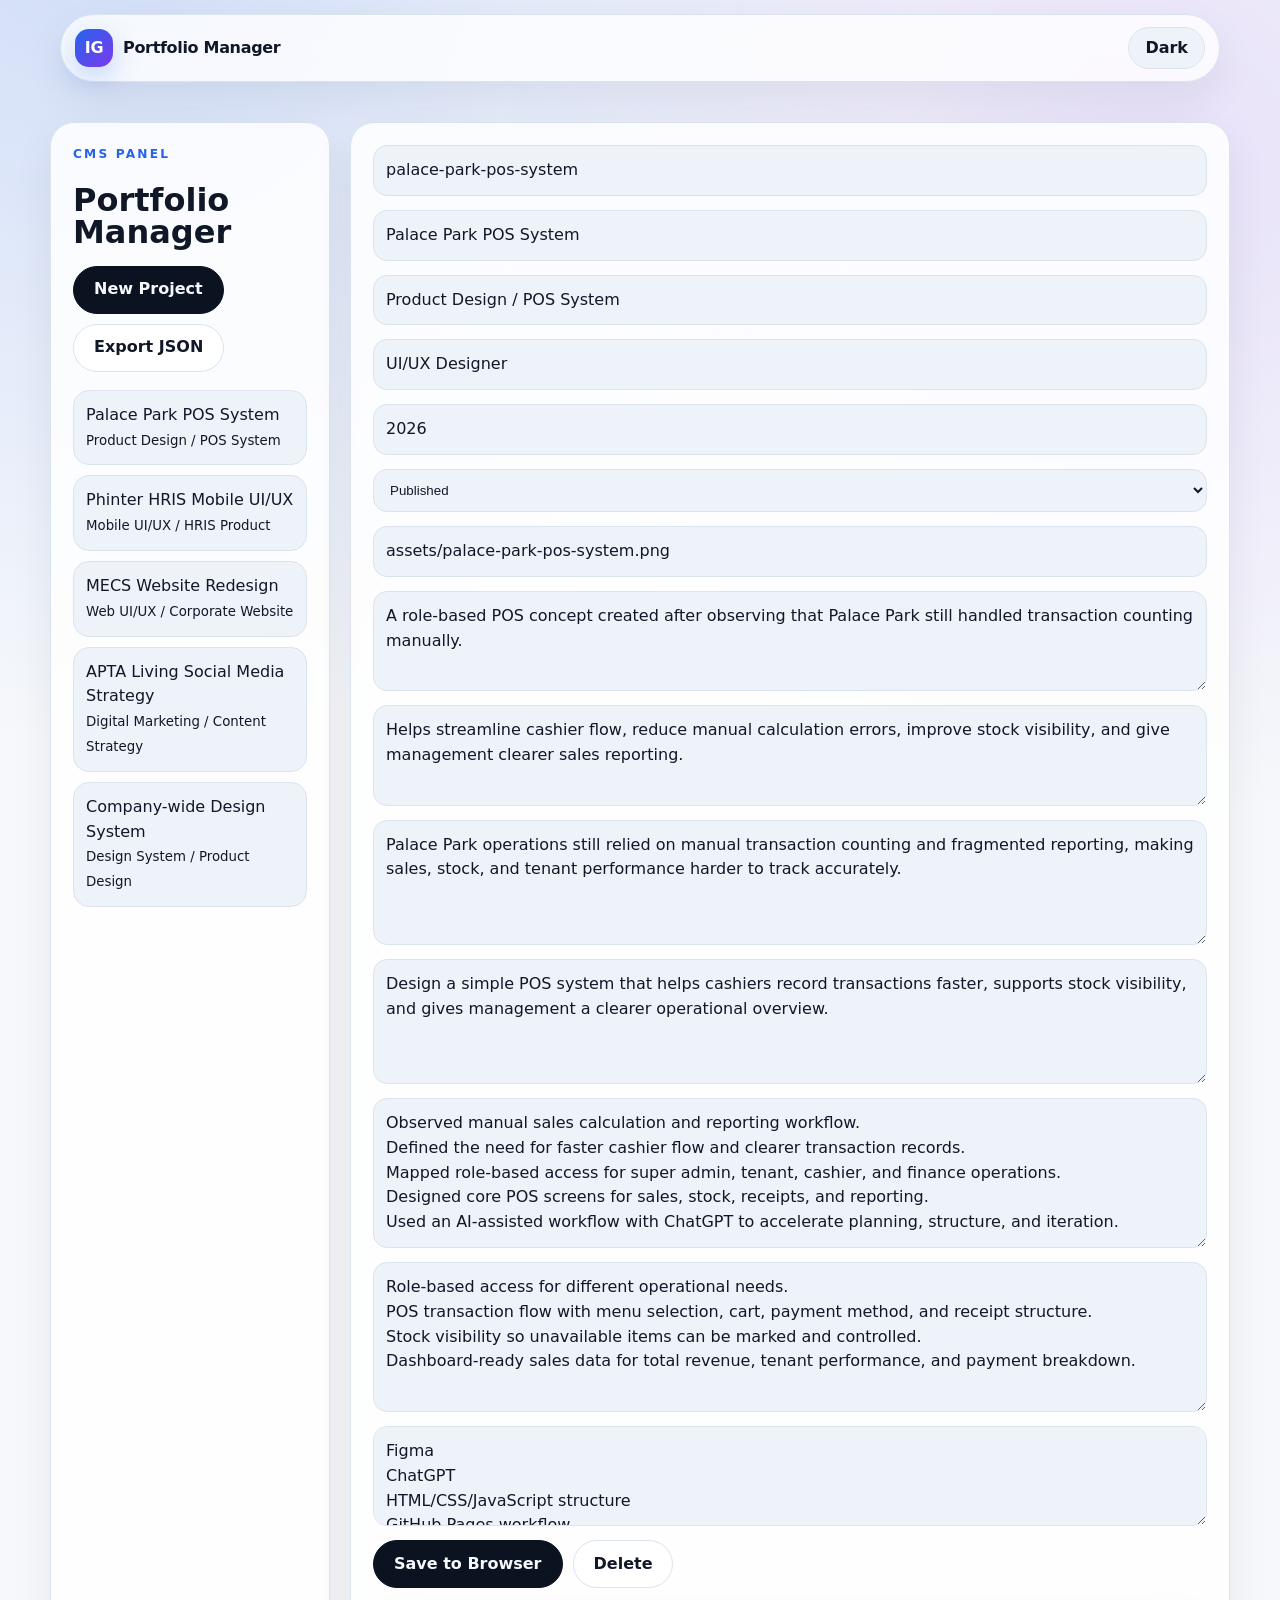
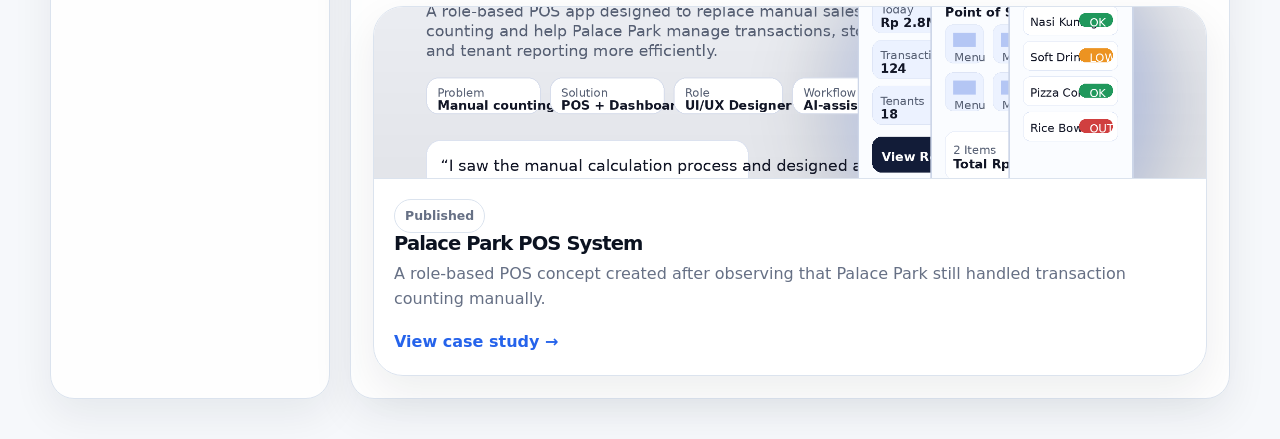
==== admin.html @ 57df8367 "Initial portfolio website" ====
<!doctype html>
<html lang="en" data-theme="light">
<head>
  <meta charset="utf-8" />
  <meta name="viewport" content="width=device-width, initial-scale=1" />
  <title>Portfolio Manager · Iqoma Gumelar</title>
  <link rel="stylesheet" href="style.css?v=ux-polish-2" />
  <style>
    .admin-wrap{width:min(1180px,calc(100% - 32px));margin:40px auto;display:grid;grid-template-columns:280px 1fr;gap:20px}.admin-card{border:1px solid var(--line);background:var(--surface);border-radius:24px;padding:22px;box-shadow:var(--shadow-soft)}.admin-list{display:grid;gap:10px}.admin-list button{text-align:left;border:1px solid var(--line);background:var(--surface-2);color:var(--text);border-radius:16px;padding:12px;cursor:pointer}.admin-form{display:grid;gap:14px}.admin-form input,.admin-form textarea,.admin-form select{border:1px solid var(--line);background:var(--surface-2);color:var(--text);border-radius:14px;padding:12px;width:100%}.admin-actions{display:flex;gap:10px;flex-wrap:wrap}.admin-preview{margin-top:18px}@media(max-width:800px){.admin-wrap{grid-template-columns:1fr}}
  </style>
</head>
<body>
  <header class="site-header"><a class="brand" href="index.html"><span class="brand-mark">IG</span><span class="brand-text">Portfolio Manager</span></a><button class="header-theme-toggle" id="theme-toggle" type="button">Dark</button></header>
  <main class="admin-wrap">
    <aside class="admin-card"><p class="eyebrow">CMS Panel</p><h1 style="font-size:2rem;line-height:1;margin:0 0 18px">Portfolio Manager</h1><div class="admin-actions"><button class="button primary" id="new-project" type="button">New Project</button><button class="button ghost" id="export-json" type="button">Export JSON</button></div><div id="project-list" class="admin-list" style="margin-top:18px"></div></aside>
    <section class="admin-card"><form id="admin-form" class="admin-form"><input name="id" placeholder="project-id"><input name="title" placeholder="Title"><input name="category" placeholder="Category"><input name="role" placeholder="Role"><input name="year" placeholder="Year"><select name="status"><option>Published</option><option>Draft</option><option>Scheduled</option></select><input name="image" placeholder="Image path e.g. assets/project.webp"><textarea name="summary" rows="3" placeholder="Summary"></textarea><textarea name="impact" rows="3" placeholder="Impact"></textarea><textarea name="problem" rows="4" placeholder="Problem"></textarea><textarea name="goal" rows="4" placeholder="Goal"></textarea><textarea name="process" rows="5" placeholder="Process, one item per line"></textarea><textarea name="solution" rows="5" placeholder="Solution, one item per line"></textarea><textarea name="tools" rows="3" placeholder="Tools, one item per line"></textarea><div class="admin-actions"><button class="button primary" type="submit">Save to Browser</button><button class="button ghost" id="delete-project" type="button">Delete</button></div></form><div class="admin-preview" id="admin-preview"></div></section>
  </main>
  <script src="cms.js?v=clean-rebuild-1"></script>
</body>
</html>
---- style.css ----
:root {
  color-scheme: light;
  --bg: #f6f8fb;
  --bg-elevated: #ffffff;
  --surface: rgba(255, 255, 255, 0.86);
  --surface-solid: #ffffff;
  --surface-2: #eef3f9;
  --text: #101828;
  --heading: #0b1220;
  --muted: #667085;
  --muted-2: #8a94a6;
  --line: #dbe3ee;
  --line-strong: #cbd5e1;
  --blue: #2563eb;
  --blue-2: #7c3aed;
  --success: #16a34a;
  --warning: #d97706;
  --danger: #dc2626;
  --grid: rgba(37, 99, 235, 0.11);
  --shadow: 0 24px 70px rgba(15, 23, 42, 0.10);
  --shadow-soft: 0 16px 42px rgba(15, 23, 42, 0.07);
  --radius-lg: 30px;
  --radius-md: 22px;
  --radius-sm: 16px;
  --container: min(1160px, calc(100% - 40px));
}

html[data-theme="dark"] {
  color-scheme: dark;
  --bg: #080b12;
  --bg-elevated: #0d1320;
  --surface: rgba(16, 22, 34, 0.82);
  --surface-solid: #111827;
  --surface-2: #172033;
  --text: #eef2f7;
  --heading: #f8fafc;
  --muted: #a6b0c2;
  --muted-2: #7f8aa0;
  --line: #253044;
  --line-strong: #364258;
  --blue: #60a5fa;
  --blue-2: #a78bfa;
  --success: #4ade80;
  --warning: #fbbf24;
  --danger: #f87171;
  --grid: rgba(96, 165, 250, 0.13);
  --shadow: 0 30px 90px rgba(0, 0, 0, 0.42);
  --shadow-soft: 0 18px 50px rgba(0, 0, 0, 0.28);
}

* { box-sizing: border-box; }
html { scroll-behavior: smooth; }
body {
  margin: 0;
  font-family: Inter, ui-sans-serif, system-ui, -apple-system, BlinkMacSystemFont, "Segoe UI", sans-serif;
  background:
    radial-gradient(circle at 8% -4%, color-mix(in srgb, var(--blue) 18%, transparent), transparent 34%),
    radial-gradient(circle at 90% 8%, color-mix(in srgb, var(--blue-2) 12%, transparent), transparent 30%),
    var(--bg);
  color: var(--text);
  line-height: 1.55;
  text-rendering: optimizeLegibility;
  -webkit-font-smoothing: antialiased;
}
::selection { background: var(--blue); color: #fff; }
a { color: inherit; }
img { max-width: 100%; }
button, input, textarea { font: inherit; }
button { cursor: pointer; }

.skip-link {
  position: fixed;
  top: 12px;
  left: 12px;
  z-index: 999;
  transform: translateY(-180%);
  background: var(--heading);
  color: var(--bg);
  padding: 10px 14px;
  border-radius: 999px;
  text-decoration: none;
  font-weight: 800;
}
.skip-link:focus { transform: translateY(0); }

.site-header,
.detail-nav {
  position: sticky;
  top: 14px;
  z-index: 80;
  width: var(--container);
  margin: 14px auto 0;
  display: flex;
  align-items: center;
  justify-content: space-between;
  gap: 16px;
  padding: 12px 14px;
  border: 1px solid var(--line);
  border-radius: 999px;
  background: color-mix(in srgb, var(--surface-solid) 78%, transparent);
  box-shadow: var(--shadow-soft);
  backdrop-filter: blur(18px);
}
.brand,
.back-link {
  display: inline-flex;
  align-items: center;
  gap: 10px;
  text-decoration: none;
  font-weight: 900;
  letter-spacing: -0.02em;
  min-height: 42px;
}
.brand-mark,
.back-icon {
  width: 38px;
  height: 38px;
  border-radius: 14px;
  display: grid;
  place-items: center;
  color: #fff;
  background: linear-gradient(135deg, var(--blue), var(--blue-2));
  box-shadow: 0 10px 28px color-mix(in srgb, var(--blue) 26%, transparent);
}
.back-icon svg { width: 20px; height: 20px; }
.main-nav { display: flex; align-items: center; gap: 4px; }
.main-nav a {
  padding: 10px 12px;
  border-radius: 999px;
  color: var(--muted);
  text-decoration: none;
  font-size: 0.92rem;
  font-weight: 800;
}
.main-nav a:hover,
.main-nav a:focus-visible {
  background: var(--surface-2);
  color: var(--heading);
  outline: none;
}
.header-theme-toggle,
.theme-toggle {
  min-height: 42px;
  border: 1px solid var(--line);
  border-radius: 999px;
  padding: 0 16px;
  background: var(--surface-2);
  color: var(--text);
  font-weight: 900;
}
.header-theme-toggle:hover,
.theme-toggle:hover { border-color: var(--blue); }

.section-shell {
  width: var(--container);
  margin: 0 auto;
  padding: clamp(70px, 8vw, 112px) 0;
}
.section-kicker,
.detail-eyebrow,
.block-label {
  display: inline-flex;
  align-items: center;
  gap: 8px;
  color: var(--blue);
  text-transform: uppercase;
  font-size: 0.74rem;
  line-height: 1.2;
  font-weight: 900;
  letter-spacing: 0.2em;
}
.section-kicker::before,
.detail-eyebrow::before,
.block-label::before {
  content: "";
  width: 8px;
  height: 8px;
  border-radius: 50%;
  background: currentColor;
}
.section-heading {
  max-width: 780px;
  margin-top: 18px;
  margin-bottom: 36px;
}
.section-heading h2 {
  margin: 0 0 16px;
  color: var(--heading);
  font-size: clamp(2rem, 4.4vw, 4rem);
  line-height: 0.98;
  letter-spacing: -0.065em;
}
.section-heading p,
.hero-subtitle,
.detail-lead {
  margin: 0;
  color: var(--muted);
  font-size: clamp(1rem, 1.45vw, 1.16rem);
  line-height: 1.78;
}

/* Hero */
.hero {
  --spot: clamp(150px, 23vw, 270px);
  position: relative;
  width: 100%;
  min-height: clamp(620px, 86vh, 820px);
  margin-top: -74px;
  padding: 150px max(20px, calc((100vw - 1160px) / 2)) 86px;
  display: grid;
  align-items: center;
  overflow: hidden;
  background:
    radial-gradient(circle at 86% 18%, color-mix(in srgb, var(--blue) 18%, transparent), transparent 36%),
    linear-gradient(135deg, var(--bg), var(--surface-2));
}
.hero::before {
  content: "";
  position: absolute;
  inset: 0;
  pointer-events: none;
  opacity: 0;
  transition: opacity 180ms ease;
  background: radial-gradient(circle var(--spot) at var(--mx, 70%) var(--my, 46%), rgba(7, 13, 27, 0.96) 0 64%, rgba(7, 13, 27, 0.62) 66%, transparent 100%);
  z-index: 1;
}
.hero-blueprint {
  position: absolute;
  inset: 0;
  z-index: 2;
  pointer-events: none;
  opacity: 0;
  transition: opacity 180ms ease;
  background:
    linear-gradient(rgba(96, 165, 250, 0.22) 1px, transparent 1px),
    linear-gradient(90deg, rgba(96, 165, 250, 0.22) 1px, transparent 1px);
  background-size: 34px 34px;
  -webkit-mask-image: radial-gradient(circle var(--spot) at var(--mx, 70%) var(--my, 46%), #000 0 75%, transparent 76%);
  mask-image: radial-gradient(circle var(--spot) at var(--mx, 70%) var(--my, 46%), #000 0 75%, transparent 76%);
}
.hero-blueprint::before,
.hero-blueprint::after {
  content: "";
  position: absolute;
  border: 1.5px solid rgba(96, 165, 250, 0.92);
  border-radius: 18px;
  box-shadow: 0 0 0 1px rgba(96, 165, 250, 0.15) inset;
}
.hero-blueprint::before {
  width: clamp(230px, 28vw, 420px);
  height: clamp(130px, 16vw, 220px);
  left: calc(var(--mx, 70%) - clamp(115px, 14vw, 210px));
  top: calc(var(--my, 46%) - clamp(65px, 8vw, 110px));
}
.hero-blueprint::after {
  width: clamp(112px, 11vw, 170px);
  height: 34px;
  left: calc(var(--mx, 70%) - 70px);
  top: calc(var(--my, 46%) + clamp(78px, 9vw, 126px));
  background: rgba(96, 165, 250, 0.16);
}
.hero.is-inspecting::before,
.hero.is-inspecting .hero-blueprint { opacity: 1; }
.hero-content { position: relative; z-index: 3; max-width: 720px; padding: clamp(22px, 3.4vw, 36px); border: 1px solid color-mix(in srgb, var(--line) 82%, transparent); border-radius: 34px; background: color-mix(in srgb, var(--surface-solid) 76%, transparent); box-shadow: var(--shadow-soft); backdrop-filter: blur(14px); }
.eyebrow {
  margin: 0 0 20px;
  color: var(--blue);
  font-size: 0.76rem;
  font-weight: 900;
  letter-spacing: 0.18em;
  text-transform: uppercase;
}
.hero-title {
  margin: 0 0 22px;
  color: var(--heading);
  font-size: clamp(2.8rem, 7vw, 5.8rem);
  line-height: 0.92;
  letter-spacing: -0.078em;
  max-width: 740px;
}
.hero.is-inspecting .hero-content { border-color: color-mix(in srgb, var(--blue) 36%, var(--line)); }
.hero-actions { display: flex; gap: 12px; flex-wrap: wrap; margin-top: 32px; }
.button,
.btn {
  min-height: 48px;
  display: inline-flex;
  align-items: center;
  justify-content: center;
  gap: 10px;
  padding: 0 20px;
  border: 1px solid var(--line);
  border-radius: 999px;
  text-decoration: none;
  font-weight: 900;
  color: var(--text);
  background: var(--surface-solid);
}
.button.primary,
.btn.primary { background: var(--heading); color: var(--bg); border-color: var(--heading); }
.button.ghost,
.btn.secondary { background: var(--surface-solid); color: var(--text); }
.button:hover,
.btn:hover { transform: translateY(-1px); box-shadow: var(--shadow-soft); }
.hero-meta { display: flex; gap: 10px; flex-wrap: wrap; margin-top: 26px; }
.hero-meta span,
.status-badge,
.pill {
  display: inline-flex;
  align-items: center;
  min-height: 30px;
  padding: 6px 10px;
  border: 1px solid var(--line);
  border-radius: 999px;
  background: var(--surface-solid);
  color: var(--muted);
  font-size: 0.78rem;
  font-weight: 850;
}
.status-published { color: var(--success); border-color: color-mix(in srgb, var(--success) 35%, var(--line)); }
.hero-hint { position: absolute; z-index: 3; bottom: 24px; left: max(20px, calc((100vw - 1160px) / 2)); margin: 0; color: var(--muted); font-size: 0.88rem; }

/* Cards and common layout */
.summary-card,
.experience-card,
.comment-card,
.contact-form,
.process-panel,
.viewport-control,
.skills-board,
.project-card,
.detail-card {
  border: 1px solid var(--line);
  border-radius: var(--radius-lg);
  background: var(--surface);
  box-shadow: var(--shadow-soft);
  backdrop-filter: blur(16px);
}
.about-grid,
.contact-grid { display: grid; grid-template-columns: 0.9fr 1.1fr; gap: 38px; align-items: start; }
.summary-card { padding: 30px; position: sticky; top: 110px; }
.summary-card h3 { margin: 0 0 12px; color: var(--heading); font-size: 1.6rem; line-height: 1.08; letter-spacing: -0.04em; }
.summary-card p { color: var(--muted); line-height: 1.78; }
.experience-list { display: grid; gap: 16px; }
.experience-card { position: relative; display: grid; grid-template-columns: 155px 1fr; gap: 24px; padding: 24px; transition: transform 180ms ease, border-color 180ms ease; }
.experience-card:hover { transform: translateY(-2px); border-color: var(--blue); }
.spec-label { color: var(--blue); font-weight: 900; font-size: 0.72rem; letter-spacing: 0.08em; }
.exp-period { margin-top: 8px; color: var(--heading); font-weight: 900; }
.experience-card h3 { margin: 0 0 6px; color: var(--heading); }
.role { margin: 0 0 14px; color: var(--muted); font-weight: 750; }
ul { margin: 0; padding-left: 20px; color: var(--muted); }
li + li { margin-top: 6px; }

/* Projects */
.viewport-control { display: flex; align-items: center; justify-content: space-between; gap: 16px; padding: 18px; margin-bottom: 20px; }
.viewport-control strong { display: block; color: var(--heading); }
.viewport-control span { display: block; color: var(--muted); margin-top: 4px; font-size: 0.9rem; }
.viewport-control input { width: min(420px, 44vw); accent-color: var(--blue); }
.project-lab { display: grid; grid-template-columns: 250px minmax(0, 1fr); gap: 24px; align-items: start; }
.device-mockup { position: sticky; top: 110px; min-height: 340px; border: 1px solid var(--line); border-radius: var(--radius-lg); background: var(--surface); padding: 18px; box-shadow: var(--shadow-soft); }
.device-topbar { display: flex; gap: 6px; margin-bottom: 14px; }
.device-topbar span { width: 9px; height: 9px; border-radius: 50%; background: var(--line-strong); }
.device-screen { min-height: 270px; border-radius: 20px; background: var(--surface-2); display: grid; grid-template-columns: 60px 1fr; gap: 14px; padding: 14px; }
.mock-sidebar { border-radius: 14px; background: color-mix(in srgb, var(--blue) 20%, transparent); }
.mock-content { display: grid; gap: 12px; }
.mock-content i { display: block; border-radius: 14px; background: var(--surface-solid); }
.projects-grid { display: grid; grid-template-columns: repeat(2, minmax(0, 1fr)); gap: 18px; transition: max-width 200ms ease; }
.project-card { overflow: hidden; transition: transform 180ms ease, border-color 180ms ease; }
.project-card:hover { transform: translateY(-4px); border-color: var(--blue); }
.project-link { display: grid; grid-template-rows: auto 1fr; height: 100%; color: inherit; text-decoration: none; }
.project-visual {
  height: 172px;
  border-bottom: 1px solid var(--line);
  background:
    radial-gradient(circle at 25% 20%, color-mix(in srgb, var(--blue) 22%, transparent), transparent 36%),
    linear-gradient(135deg, var(--surface-2), var(--surface-solid));
  overflow: hidden;
}
.project-visual img { width: 100%; height: 100%; object-fit: cover; display: block; }
.project-body { padding: 20px; }
.project-topline { display: flex; align-items: center; justify-content: space-between; gap: 10px; margin-bottom: 16px; }
.project-card h3 { margin: 0 0 8px; color: var(--heading); font-size: 1.22rem; line-height: 1.12; letter-spacing: -0.045em; }
.project-card p { margin: 0; color: var(--muted); display: -webkit-box; -webkit-line-clamp: 2; -webkit-box-orient: vertical; overflow: hidden; }
.card-meta { display: flex; flex-wrap: wrap; gap: 8px; margin-top: 16px; }
.case-study-link { display: inline-flex; margin-top: 18px; color: var(--blue); font-weight: 900; }
.detail-image-placeholder { min-height: 100%; height: 100%; display: grid; place-items: center; padding: 20px; text-align: center; color: var(--muted); background: linear-gradient(var(--grid) 1px, transparent 1px), linear-gradient(90deg, var(--grid) 1px, transparent 1px), var(--surface-2); background-size: 34px 34px; }

/* Skills */
.skills-board {
  min-height: 520px;
  position: relative;
  overflow: hidden;
  padding: 26px;
  background:
    radial-gradient(circle at 18% 18%, color-mix(in srgb, var(--blue) 12%, transparent), transparent 32%),
    linear-gradient(var(--grid) 1px, transparent 1px),
    linear-gradient(90deg, var(--grid) 1px, transparent 1px),
    var(--surface);
  background-size: auto, 38px 38px, 38px 38px, auto;
}
.skills-grid { position: absolute; inset: 26px; }
.skill-tag {
  position: absolute;
  z-index: 2;
  border: 1px solid var(--line);
  border-radius: 999px;
  background: color-mix(in srgb, var(--surface-solid) 92%, transparent);
  color: var(--text);
  padding: 10px 14px;
  font-weight: 850;
  cursor: grab;
  box-shadow: var(--shadow-soft);
  touch-action: none;
  user-select: none;
  transition: border-color 180ms ease, background 180ms ease, transform 180ms ease;
}
.skill-tag:hover { border-color: var(--blue); background: color-mix(in srgb, var(--blue) 8%, var(--surface-solid)); }
.skill-tag:active { cursor: grabbing; }
#connector-layer { position: absolute; inset: 0; width: 100%; height: 100%; pointer-events: none; z-index: 1; color: var(--blue); }

/* Testimonials, Process, Contact */
.comment-card { max-width: 760px; padding: 28px; transition: opacity 180ms ease; }
.comment-toolbar { display: flex; justify-content: space-between; align-items: center; gap: 16px; margin-bottom: 20px; color: var(--muted); font-weight: 900; }
.comment-toolbar button { border: 1px solid var(--line); background: var(--surface-2); color: var(--text); border-radius: 999px; padding: 8px 12px; }
blockquote { margin: 0 0 18px; color: var(--heading); font-size: clamp(1.3rem, 3vw, 2.2rem); line-height: 1.22; letter-spacing: -0.045em; }
#testimonial-person { margin: 0; color: var(--muted); font-weight: 850; }
.process-nav { display: flex; flex-wrap: wrap; gap: 10px; margin-bottom: 18px; }
.process-nav button { border: 1px solid var(--line); background: var(--surface); color: var(--text); border-radius: 999px; padding: 10px 14px; font-weight: 850; }
.process-nav button[aria-selected="true"] { background: var(--heading); color: var(--bg); }
.process-panel { padding: 32px; min-height: 220px; }
.process-panel h3 { margin: 0 0 12px; color: var(--heading); font-size: clamp(1.6rem, 3vw, 2rem); letter-spacing: -0.05em; }
.process-panel p { margin: 0; max-width: 720px; color: var(--muted); line-height: 1.8; }
.metric { display: inline-flex; margin-top: 16px; color: var(--blue); font-weight: 900; }
.social-links { display: flex; flex-wrap: wrap; gap: 10px; margin-top: 24px; }
.social-links a { padding: 10px 14px; border: 1px solid var(--line); border-radius: 999px; background: var(--surface); text-decoration: none; font-weight: 850; }
.contrast-badge { display: inline-flex; margin-top: 20px; padding: 10px 12px; border: 1px solid color-mix(in srgb, var(--success) 35%, var(--line)); border-radius: 999px; background: color-mix(in srgb, var(--success) 12%, var(--surface)); color: var(--success); font-weight: 900; }
.contact-form { display: grid; gap: 16px; padding: 24px; }
.contact-form label { display: grid; gap: 8px; font-weight: 850; }
.contact-form input,
.contact-form textarea { width: 100%; border: 1px solid var(--line); border-radius: 16px; background: var(--surface-2); color: var(--text); padding: 14px 16px; outline: none; }
.contact-form input:focus,
.contact-form textarea:focus { border-color: var(--blue); box-shadow: 0 0 0 4px color-mix(in srgb, var(--blue) 18%, transparent); }
.measure { color: var(--blue); font-size: 0.72rem; font-style: normal; opacity: 0; }
.contact-form label:focus-within .measure { opacity: 1; }
.submit-button { width: 100%; border: none; }
.form-status { color: var(--muted); margin: 0; }
.site-footer { width: var(--container); margin: 0 auto; padding: 38px 0 48px; border-top: 1px solid var(--line); display: flex; justify-content: space-between; gap: 20px; color: var(--muted); }
.site-footer a { color: var(--text); text-decoration: none; font-weight: 850; }

/* Detail page */
.detail-page { min-height: 100vh; background: var(--bg); color: var(--text); }
.detail-shell { width: var(--container); margin: 0 auto; }
.detail-nav { width: 100%; }
.back-link { padding-right: 12px; border-radius: 999px; }
.back-link:hover .back-icon { transform: translateX(-2px); }
.back-icon { transition: transform 180ms ease; }
.detail-hero {
  padding: clamp(56px, 8vw, 92px) 0 clamp(34px, 5vw, 54px);
  display: grid;
  grid-template-columns: minmax(0, 0.88fr) minmax(360px, 1.12fr);
  gap: clamp(28px, 5vw, 54px);
  align-items: center;
}
.detail-eyebrow { margin-bottom: 18px; }
.detail-hero h1 {
  margin: 0 0 18px;
  color: var(--heading);
  font-size: clamp(2.35rem, 5.2vw, 4.8rem);
  line-height: 0.96;
  letter-spacing: -0.065em;
  max-width: 720px;
}
.detail-lead { max-width: 660px; }
.detail-actions { display: flex; flex-wrap: wrap; gap: 12px; margin-top: 28px; }
.detail-image {
  min-height: 340px;
  border: 1px solid var(--line);
  border-radius: 32px;
  overflow: hidden;
  background: var(--surface-solid);
  box-shadow: var(--shadow);
}
.detail-image img { width: 100%; height: 100%; min-height: 340px; object-fit: cover; display: block; }
.detail-meta-grid { display: grid; grid-template-columns: repeat(4, 1fr); gap: 14px; margin-bottom: 42px; }
.detail-card { background: var(--surface); border: 1px solid var(--line); border-radius: 26px; box-shadow: var(--shadow-soft); }
.detail-meta-card { padding: 20px; min-height: 138px; }
.icon-box,
.detail-meta-card > svg,
.study-block > svg { width: 38px; height: 38px; padding: 9px; border-radius: 14px; color: var(--blue); background: color-mix(in srgb, var(--blue) 10%, var(--surface-solid)); margin-bottom: 14px; }
.detail-meta-card span { display: block; margin-bottom: 8px; color: var(--muted); font-size: 0.74rem; font-weight: 900; text-transform: uppercase; letter-spacing: 0.12em; }
.detail-meta-card strong { display: block; color: var(--heading); font-size: 1rem; line-height: 1.45; }
.detail-content { display: grid; grid-template-columns: 300px minmax(0, 1fr); gap: 28px; align-items: start; padding-bottom: 90px; }
.detail-sidebar { position: sticky; top: 100px; padding: 24px; }
.detail-sidebar h2 { margin: 0 0 10px; color: var(--heading); font-size: 1.18rem; letter-spacing: -0.03em; }
.detail-sidebar p { margin: 0 0 18px; color: var(--muted); line-height: 1.7; }
.detail-sidebar ul { list-style: none; padding: 0; margin: 0; display: grid; gap: 8px; }
.detail-sidebar li { display: flex; gap: 10px; align-items: center; padding: 11px 12px; border: 1px solid var(--line); border-radius: 16px; background: color-mix(in srgb, var(--surface-solid) 72%, transparent); color: var(--muted); font-weight: 850; }
.detail-sidebar li svg { width: 18px; height: 18px; flex: 0 0 auto; color: var(--blue); }
.detail-main { display: grid; gap: 18px; }
.study-block { padding: clamp(22px, 3.5vw, 38px); }
.study-block h2 { margin: 10px 0 14px; color: var(--heading); font-size: clamp(1.38rem, 2.8vw, 2.25rem); line-height: 1.05; letter-spacing: -0.052em; }
.study-block p { margin: 0; color: var(--muted); line-height: 1.82; }
.study-list { list-style: none; padding: 0; margin: 0; display: grid; gap: 10px; }
.study-list li { position: relative; padding: 14px 16px 14px 42px; border: 1px solid var(--line); border-radius: 16px; background: var(--surface-2); color: var(--muted); line-height: 1.6; }
.study-list li::before { content: ""; position: absolute; left: 17px; top: 22px; width: 8px; height: 8px; border-radius: 50%; background: var(--blue); }
.process-timeline { counter-reset: step; }
.process-timeline li { padding-left: 66px; min-height: 52px; }
.process-timeline li::before { counter-increment: step; content: counter(step, decimal-leading-zero); position: absolute; left: 12px; top: 10px; width: 40px; height: 40px; border-radius: 14px; display: grid; place-items: center; background: var(--heading); color: var(--bg); font-weight: 900; font-size: 0.78rem; }

.reveal { opacity: 1; transform: none; transition: opacity 420ms ease, transform 420ms ease; }
.cursor-dot { position: fixed; width: 12px; height: 12px; border-radius: 50%; background: var(--blue); pointer-events: none; z-index: 9999; transform: translate(-50%, -50%); opacity: 0; }
@media (hover: hover) and (pointer: fine) { .cursor-dot { opacity: 0.62; } }

@media (max-width: 1040px) {
  .project-lab { grid-template-columns: 1fr; }
  .device-mockup { display: none; }
  .detail-hero,
  .detail-content,
  .about-grid,
  .contact-grid { grid-template-columns: 1fr; }
  .summary-card,
  .detail-sidebar { position: relative; top: auto; }
  .detail-meta-grid { grid-template-columns: repeat(2, 1fr); }
}

@media (max-width: 760px) {
  :root { --container: min(100% - 28px, 1160px); }
  .site-header,
  .detail-nav { top: 10px; border-radius: 24px; padding: 10px; }
  .brand-text { display: none; }
  .main-nav { display: none; }
  .header-theme-toggle,
  .theme-toggle { min-height: 38px; padding-inline: 13px; }
  .hero { margin-top: -68px; min-height: 610px; padding-top: 132px; padding-bottom: 72px; --spot: 148px; }
  .hero-title { font-size: clamp(2.45rem, 12vw, 3.8rem); letter-spacing: -0.07em; }
  .hero-actions .button { width: 100%; }
  .hero-hint { display: none; }
  .section-shell { padding: 70px 0; }
  .section-heading { margin-bottom: 28px; }
  .section-heading h2 { font-size: clamp(2rem, 11vw, 3.1rem); }
  .experience-card { grid-template-columns: 1fr; gap: 14px; padding: 22px; }
  .viewport-control { display: none; }
  .projects-grid { grid-template-columns: 1fr; max-width: none !important; }
  .project-visual { height: 156px; }
  .skills-board { min-height: 620px; padding: 18px; }
  .skills-grid { inset: 18px; }
  .skill-tag { padding: 9px 12px; font-size: 0.86rem; }
  .comment-toolbar { align-items: flex-start; }
  .site-footer { flex-direction: column; }
  .back-link { font-size: 0.95rem; }
  .back-icon { width: 36px; height: 36px; border-radius: 13px; }
  .detail-hero { padding-top: 48px; }
  .detail-hero h1 { font-size: clamp(2.2rem, 12.5vw, 3.5rem); }
  .detail-image,
  .detail-image img { min-height: 230px; }
  .detail-meta-grid { grid-template-columns: 1fr; }
  .detail-content { gap: 18px; padding-bottom: 64px; }
  .detail-sidebar { display: none; }
  .study-block { border-radius: 22px; }
}

@media (prefers-reduced-motion: reduce) {
  * { scroll-behavior: auto !important; transition: none !important; animation: none !important; }
}

.footer-links { display: flex; flex-wrap: wrap; gap: 14px; justify-content: flex-end; }
.footer-links a { white-space: nowrap; }
.social-links a[href*="wa.me"] { border-color: color-mix(in srgb, var(--success) 42%, var(--line)); color: var(--success); background: color-mix(in srgb, var(--success) 9%, var(--surface)); }
@media (max-width: 760px) { .footer-links { justify-content: flex-start; } }
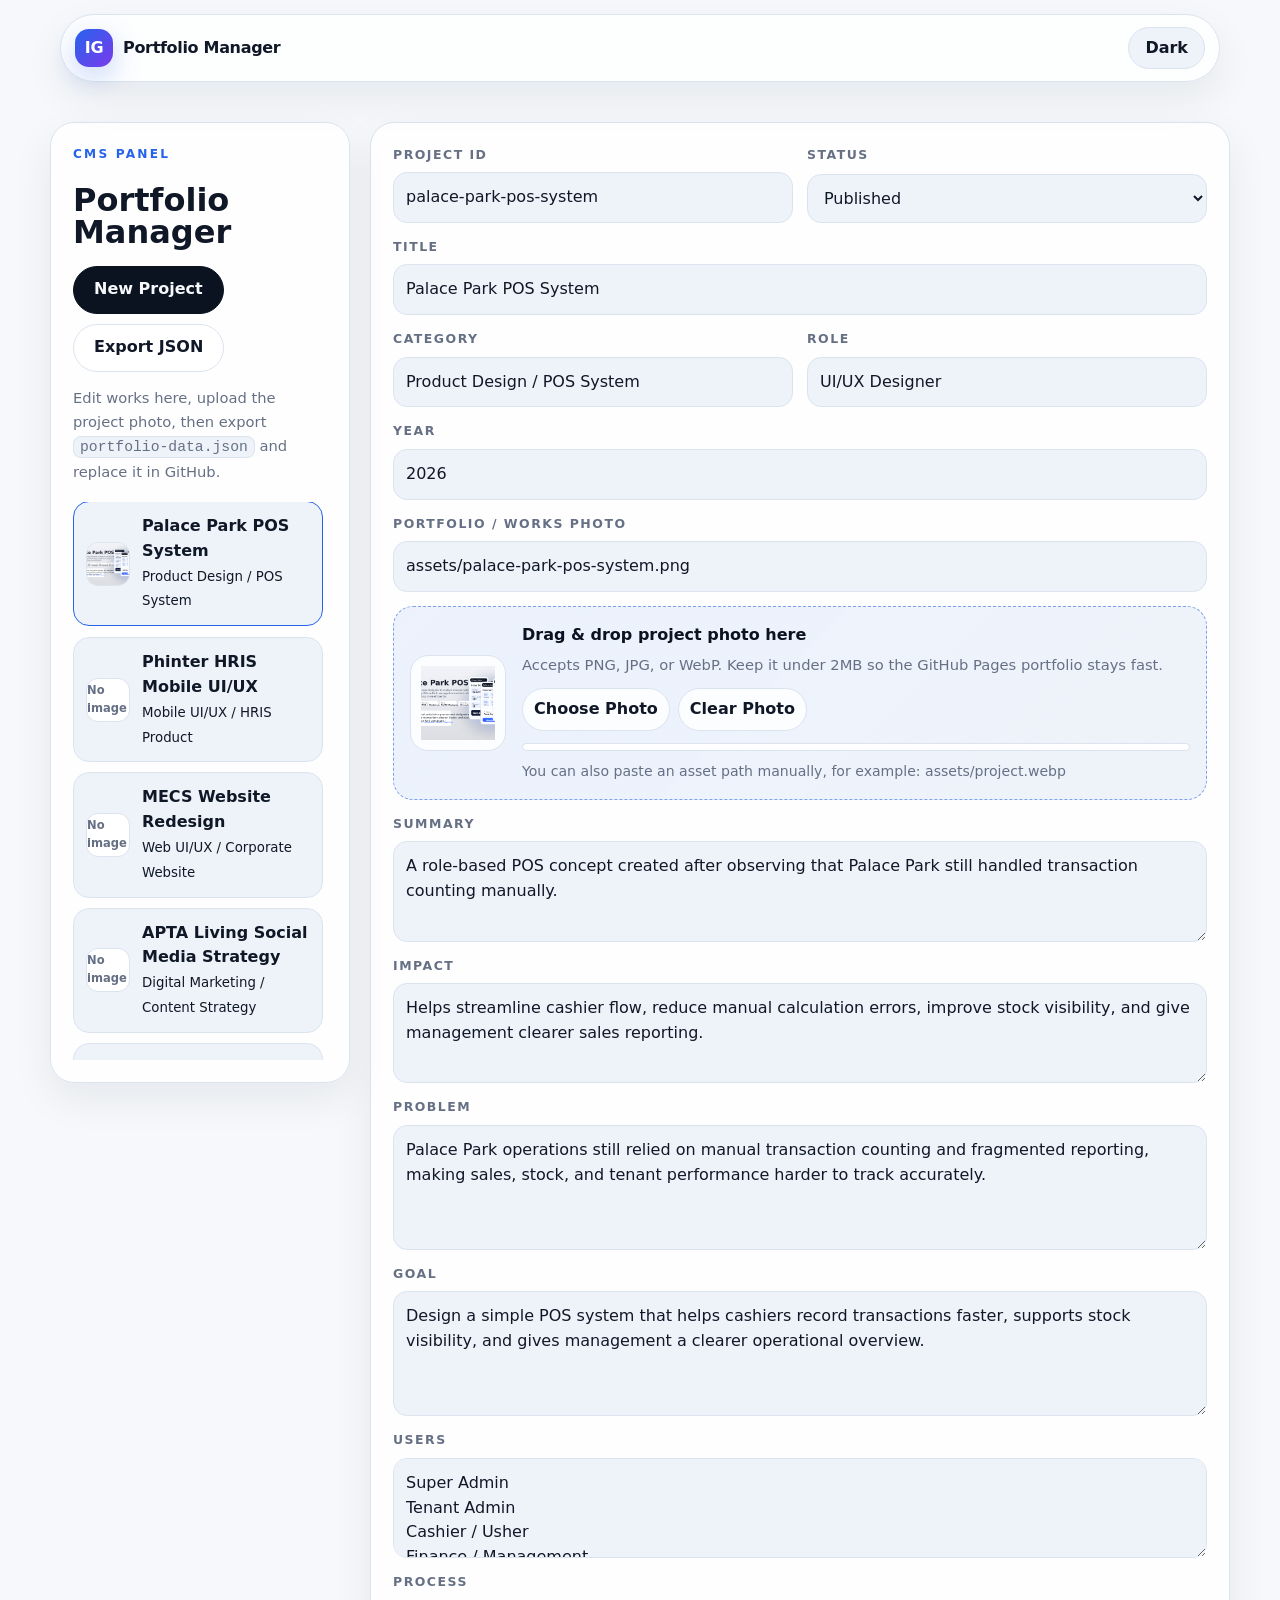
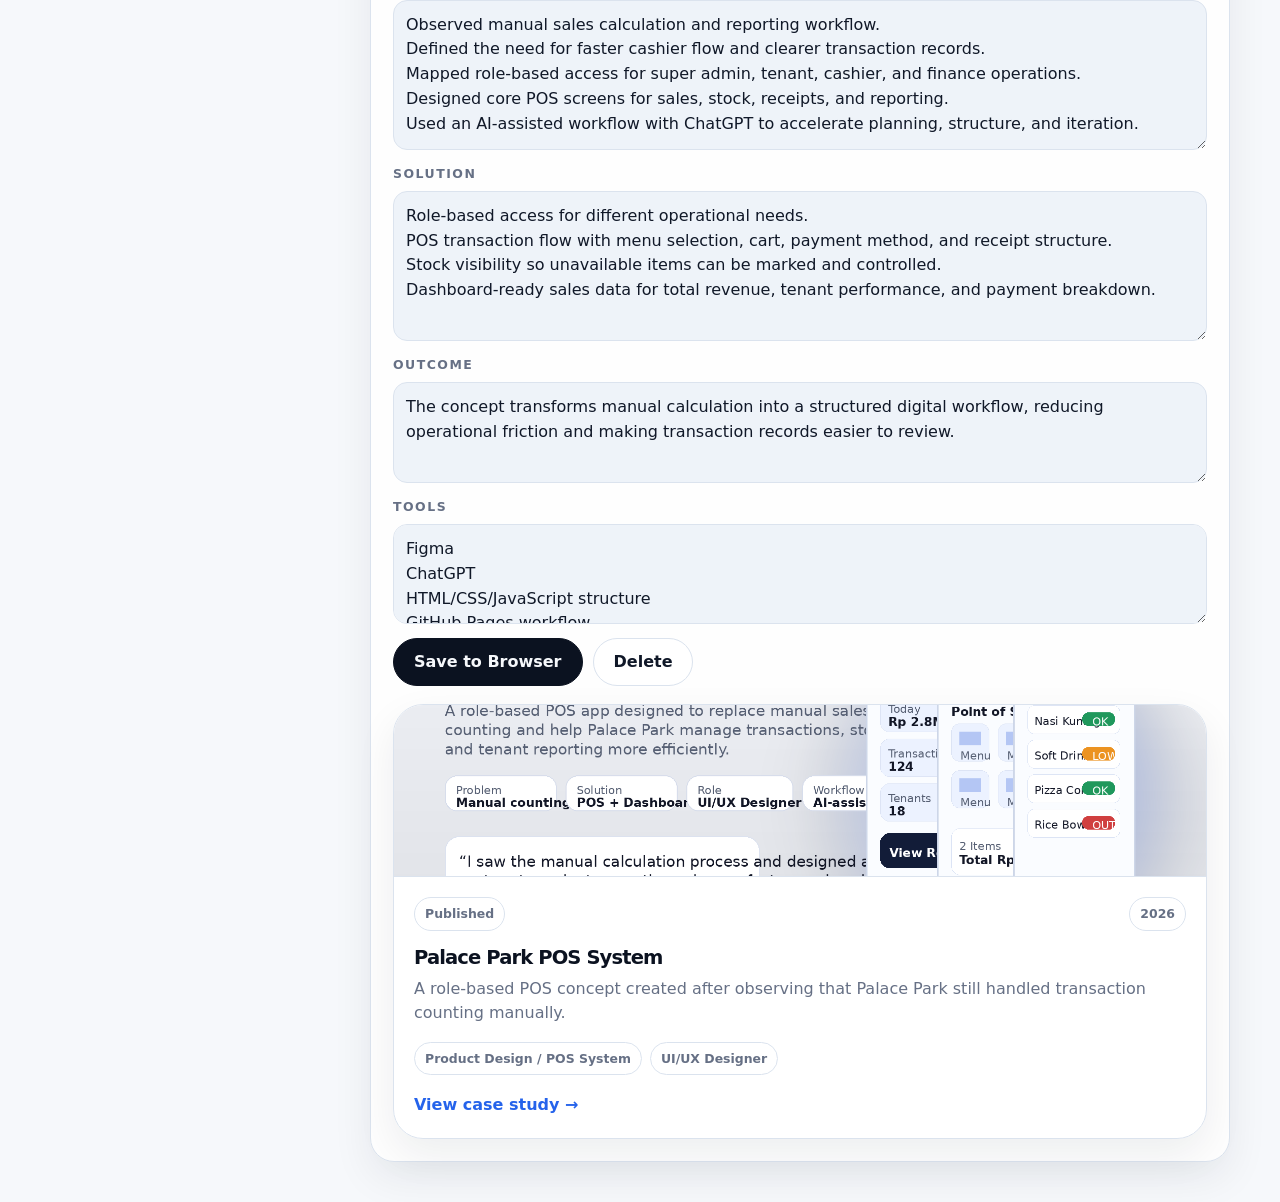
==== commit 925b0c97: "Update portfolio website" ====
--- a/admin.html
+++ b/admin.html
@@ -4,17 +4,105 @@
   <meta charset="utf-8" />
   <meta name="viewport" content="width=device-width, initial-scale=1" />
   <title>Portfolio Manager · Iqoma Gumelar</title>
-  <link rel="stylesheet" href="style.css?v=ux-polish-2" />
+  <link rel="stylesheet" href="style.css?v=cms-photo-upload-1" />
   <style>
-    .admin-wrap{width:min(1180px,calc(100% - 32px));margin:40px auto;display:grid;grid-template-columns:280px 1fr;gap:20px}.admin-card{border:1px solid var(--line);background:var(--surface);border-radius:24px;padding:22px;box-shadow:var(--shadow-soft)}.admin-list{display:grid;gap:10px}.admin-list button{text-align:left;border:1px solid var(--line);background:var(--surface-2);color:var(--text);border-radius:16px;padding:12px;cursor:pointer}.admin-form{display:grid;gap:14px}.admin-form input,.admin-form textarea,.admin-form select{border:1px solid var(--line);background:var(--surface-2);color:var(--text);border-radius:14px;padding:12px;width:100%}.admin-actions{display:flex;gap:10px;flex-wrap:wrap}.admin-preview{margin-top:18px}@media(max-width:800px){.admin-wrap{grid-template-columns:1fr}}
+    body{min-height:100vh;background:var(--bg);color:var(--text)}
+    .admin-wrap{width:min(1180px,calc(100% - 32px));margin:40px auto;display:grid;grid-template-columns:300px 1fr;gap:20px;align-items:start}
+    .admin-card{border:1px solid var(--line);background:var(--surface);border-radius:24px;padding:22px;box-shadow:var(--shadow-soft)}
+    .admin-side{position:sticky;top:92px}
+    .admin-list{display:grid;gap:10px;margin-top:18px;max-height:62vh;overflow:auto;padding-right:4px}
+    .admin-list button{text-align:left;border:1px solid var(--line);background:var(--surface-2);color:var(--text);border-radius:16px;padding:12px;cursor:pointer;display:grid;grid-template-columns:44px 1fr;gap:12px;align-items:center;transition:160ms ease}
+    .admin-list button:hover,.admin-list button.is-active{border-color:var(--blue);transform:translateY(-1px)}
+    .admin-thumb{width:44px;height:44px;border-radius:12px;background:var(--surface-solid);border:1px solid var(--line);overflow:hidden;display:grid;place-items:center;color:var(--muted);font-size:.72rem;font-weight:900}
+    .admin-thumb img{width:100%;height:100%;object-fit:cover;display:block}
+    .admin-form{display:grid;gap:14px}
+    .field{display:grid;gap:8px}
+    .field span{font-size:.78rem;font-weight:900;color:var(--muted);text-transform:uppercase;letter-spacing:.12em}
+    .admin-form input,.admin-form textarea,.admin-form select{border:1px solid var(--line);background:var(--surface-2);color:var(--text);border-radius:14px;padding:12px;width:100%;font:inherit;outline:none;transition:160ms ease}
+    .admin-form input:focus,.admin-form textarea:focus,.admin-form select:focus{border-color:var(--blue);box-shadow:0 0 0 4px color-mix(in srgb,var(--blue) 12%,transparent)}
+    .admin-actions{display:flex;gap:10px;flex-wrap:wrap}
+    .admin-preview{margin-top:18px}
+    .form-grid-2{display:grid;grid-template-columns:1fr 1fr;gap:14px}
+    .photo-uploader{border:1px dashed color-mix(in srgb,var(--blue) 52%,var(--line));border-radius:20px;background:linear-gradient(135deg,color-mix(in srgb,var(--blue) 8%,transparent),var(--surface-2));padding:16px;display:grid;grid-template-columns:96px 1fr;gap:16px;align-items:center;cursor:pointer;transition:160ms ease}
+    .photo-uploader:hover,.photo-uploader.is-dragging{border-color:var(--blue);transform:translateY(-1px);box-shadow:0 16px 34px rgba(47,107,255,.12)}
+    .photo-preview{width:96px;height:96px;border-radius:18px;border:1px solid var(--line);background:var(--surface);display:grid;place-items:center;overflow:hidden;color:var(--muted);font-weight:900;font-size:.76rem;text-align:center;padding:10px}
+    .photo-preview img{width:100%;height:100%;object-fit:cover;display:block}
+    .upload-copy strong{display:block;color:var(--heading);font-size:1rem;margin-bottom:6px}.upload-copy p{margin:0;color:var(--muted);line-height:1.55;font-size:.92rem}
+    .upload-tools{display:flex;gap:8px;flex-wrap:wrap;margin-top:12px}.mini-btn{border:1px solid var(--line);background:var(--surface);color:var(--text);border-radius:999px;padding:8px 11px;font-weight:800;cursor:pointer}.mini-btn:hover{border-color:var(--blue)}
+    .upload-progress{height:8px;border-radius:999px;background:var(--surface-solid);overflow:hidden;margin-top:12px;border:1px solid var(--line)}.upload-progress span{display:block;height:100%;width:0;background:var(--blue);transition:width 180ms ease}
+    .upload-message{margin-top:10px;color:var(--muted);font-size:.88rem}.upload-message.error{color:#dc2626}.upload-message.success{color:#16935f}
+    .admin-note{color:var(--muted);line-height:1.65;font-size:.92rem;margin:14px 0 0}.admin-note code{background:var(--surface-2);border:1px solid var(--line);padding:2px 6px;border-radius:8px}
+    @media(max-width:900px){.admin-wrap{grid-template-columns:1fr}.admin-side{position:relative;top:auto}.form-grid-2{grid-template-columns:1fr}}
+    @media(max-width:560px){.photo-uploader{grid-template-columns:1fr}.photo-preview{width:100%;height:180px}}
   </style>
 </head>
 <body>
-  <header class="site-header"><a class="brand" href="index.html"><span class="brand-mark">IG</span><span class="brand-text">Portfolio Manager</span></a><button class="header-theme-toggle" id="theme-toggle" type="button">Dark</button></header>
+  <header class="site-header">
+    <a class="brand" href="index.html"><span class="brand-mark">IG</span><span class="brand-text">Portfolio Manager</span></a>
+    <button class="header-theme-toggle" id="theme-toggle" type="button">Dark</button>
+  </header>
+
   <main class="admin-wrap">
-    <aside class="admin-card"><p class="eyebrow">CMS Panel</p><h1 style="font-size:2rem;line-height:1;margin:0 0 18px">Portfolio Manager</h1><div class="admin-actions"><button class="button primary" id="new-project" type="button">New Project</button><button class="button ghost" id="export-json" type="button">Export JSON</button></div><div id="project-list" class="admin-list" style="margin-top:18px"></div></aside>
-    <section class="admin-card"><form id="admin-form" class="admin-form"><input name="id" placeholder="project-id"><input name="title" placeholder="Title"><input name="category" placeholder="Category"><input name="role" placeholder="Role"><input name="year" placeholder="Year"><select name="status"><option>Published</option><option>Draft</option><option>Scheduled</option></select><input name="image" placeholder="Image path e.g. assets/project.webp"><textarea name="summary" rows="3" placeholder="Summary"></textarea><textarea name="impact" rows="3" placeholder="Impact"></textarea><textarea name="problem" rows="4" placeholder="Problem"></textarea><textarea name="goal" rows="4" placeholder="Goal"></textarea><textarea name="process" rows="5" placeholder="Process, one item per line"></textarea><textarea name="solution" rows="5" placeholder="Solution, one item per line"></textarea><textarea name="tools" rows="3" placeholder="Tools, one item per line"></textarea><div class="admin-actions"><button class="button primary" type="submit">Save to Browser</button><button class="button ghost" id="delete-project" type="button">Delete</button></div></form><div class="admin-preview" id="admin-preview"></div></section>
+    <aside class="admin-card admin-side">
+      <p class="eyebrow">CMS Panel</p>
+      <h1 style="font-size:2rem;line-height:1;margin:0 0 18px">Portfolio Manager</h1>
+      <div class="admin-actions">
+        <button class="button primary" id="new-project" type="button">New Project</button>
+        <button class="button ghost" id="export-json" type="button">Export JSON</button>
+      </div>
+      <p class="admin-note">Edit works here, upload the project photo, then export <code>portfolio-data.json</code> and replace it in GitHub.</p>
+      <div id="project-list" class="admin-list" aria-label="Portfolio project list"></div>
+    </aside>
+
+    <section class="admin-card">
+      <form id="admin-form" class="admin-form">
+        <div class="form-grid-2">
+          <label class="field"><span>Project ID</span><input name="id" placeholder="project-id"></label>
+          <label class="field"><span>Status</span><select name="status"><option>Published</option><option>Draft</option><option>Scheduled</option></select></label>
+        </div>
+
+        <label class="field"><span>Title</span><input name="title" placeholder="Title"></label>
+        <div class="form-grid-2">
+          <label class="field"><span>Category</span><input name="category" placeholder="Category"></label>
+          <label class="field"><span>Role</span><input name="role" placeholder="Role"></label>
+        </div>
+        <label class="field"><span>Year</span><input name="year" placeholder="Year"></label>
+
+        <label class="field"><span>Portfolio / Works Photo</span><input name="image" id="image-path" placeholder="Image path or uploaded image data"></label>
+        <div class="photo-uploader" id="photo-uploader" role="button" tabindex="0" aria-label="Upload portfolio project photo">
+          <div class="photo-preview" id="photo-preview">No image</div>
+          <div class="upload-copy">
+            <strong>Drag & drop project photo here</strong>
+            <p>Accepts PNG, JPG, or WebP. Keep it under 2MB so the GitHub Pages portfolio stays fast.</p>
+            <div class="upload-tools">
+              <button class="mini-btn" id="choose-photo" type="button">Choose Photo</button>
+              <button class="mini-btn" id="clear-photo" type="button">Clear Photo</button>
+            </div>
+            <div class="upload-progress" aria-hidden="true"><span id="upload-bar"></span></div>
+            <div class="upload-message" id="upload-message">You can also paste an asset path manually, for example: assets/project.webp</div>
+          </div>
+          <input id="photo-input" type="file" accept="image/png,image/jpeg,image/webp" hidden>
+        </div>
+
+        <label class="field"><span>Summary</span><textarea name="summary" rows="3" placeholder="Short summary for homepage card"></textarea></label>
+        <label class="field"><span>Impact</span><textarea name="impact" rows="3" placeholder="Impact / result"></textarea></label>
+        <label class="field"><span>Problem</span><textarea name="problem" rows="4" placeholder="Problem"></textarea></label>
+        <label class="field"><span>Goal</span><textarea name="goal" rows="4" placeholder="Goal"></textarea></label>
+        <label class="field"><span>Users</span><textarea name="users" rows="3" placeholder="Users, one item per line"></textarea></label>
+        <label class="field"><span>Process</span><textarea name="process" rows="5" placeholder="Process, one item per line"></textarea></label>
+        <label class="field"><span>Solution</span><textarea name="solution" rows="5" placeholder="Solution, one item per line"></textarea></label>
+        <label class="field"><span>Outcome</span><textarea name="outcome" rows="3" placeholder="Outcome / learning"></textarea></label>
+        <label class="field"><span>Tools</span><textarea name="tools" rows="3" placeholder="Tools, one item per line"></textarea></label>
+
+        <div class="admin-actions">
+          <button class="button primary" type="submit">Save to Browser</button>
+          <button class="button ghost" id="delete-project" type="button">Delete</button>
+        </div>
+      </form>
+      <div class="admin-preview" id="admin-preview"></div>
+    </section>
   </main>
-  <script src="cms.js?v=clean-rebuild-1"></script>
+
+  <script src="cms.js?v=cms-photo-upload-1"></script>
 </body>
 </html>
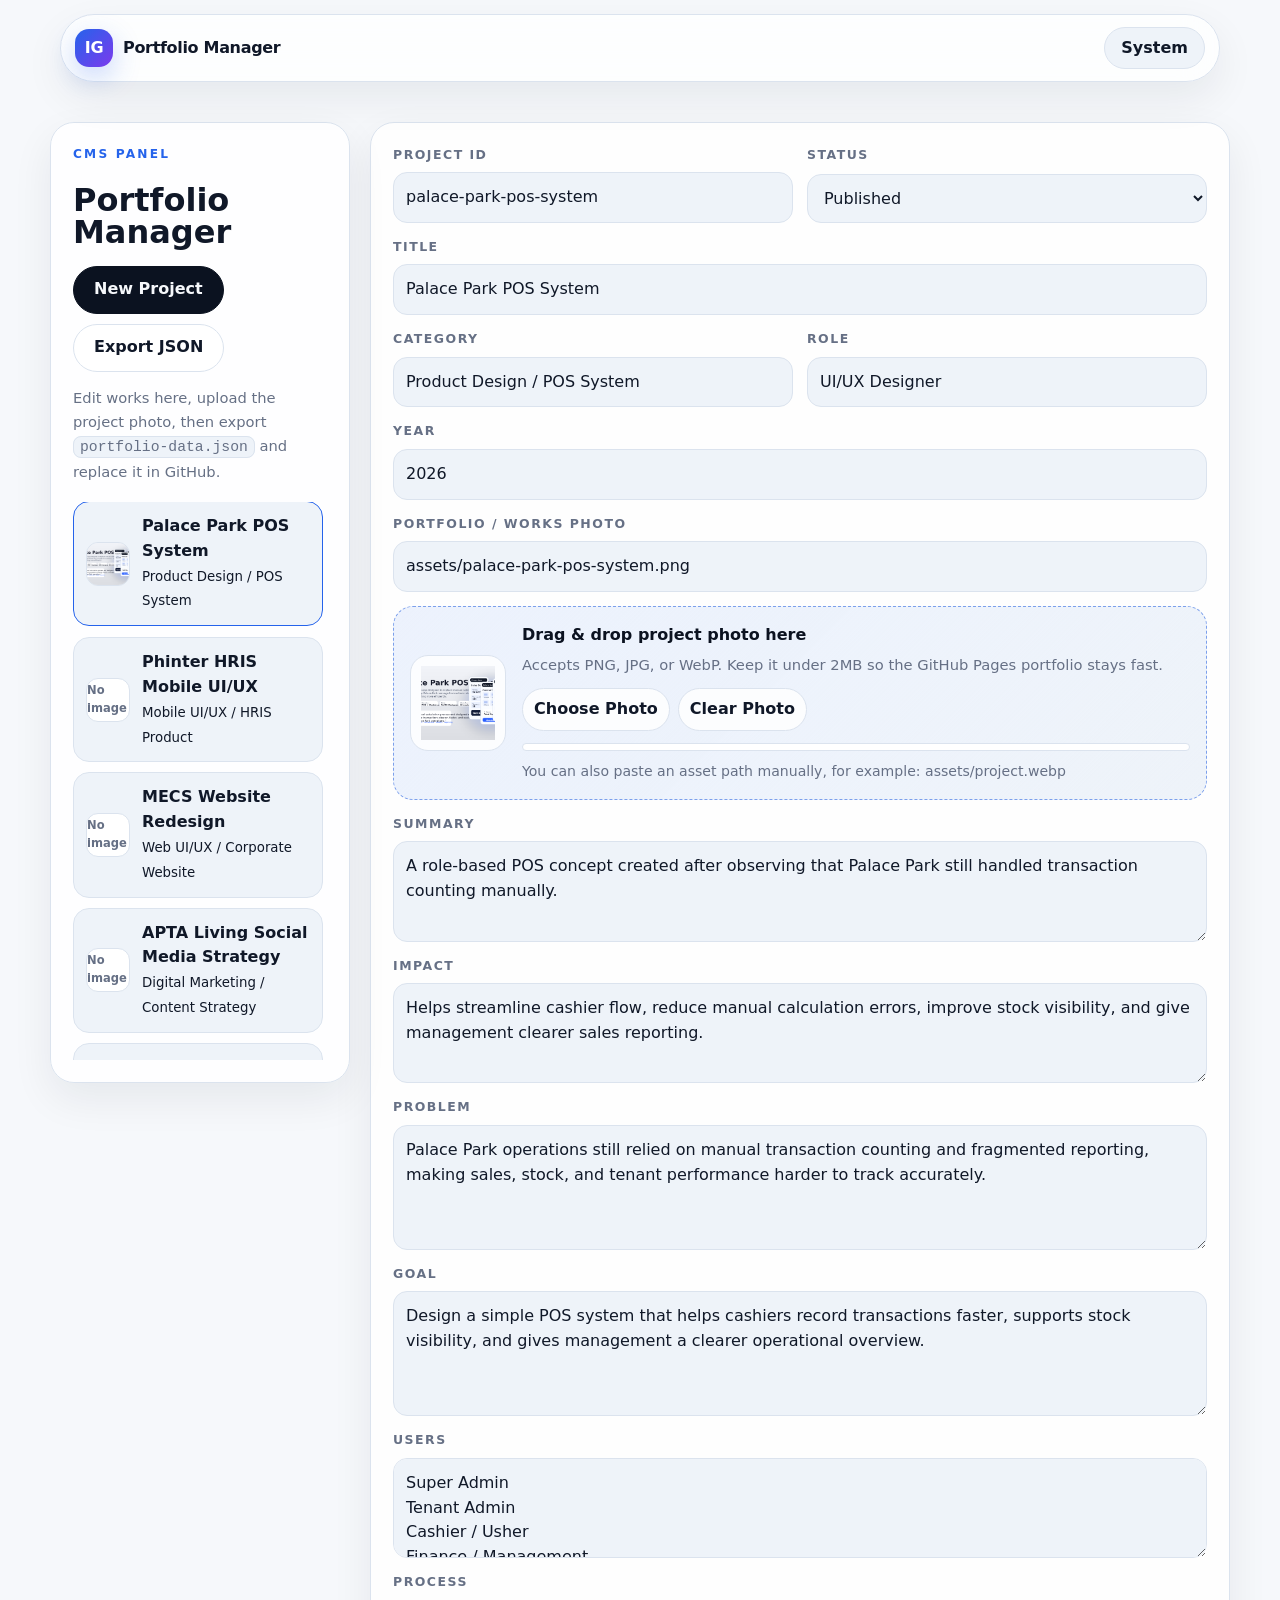
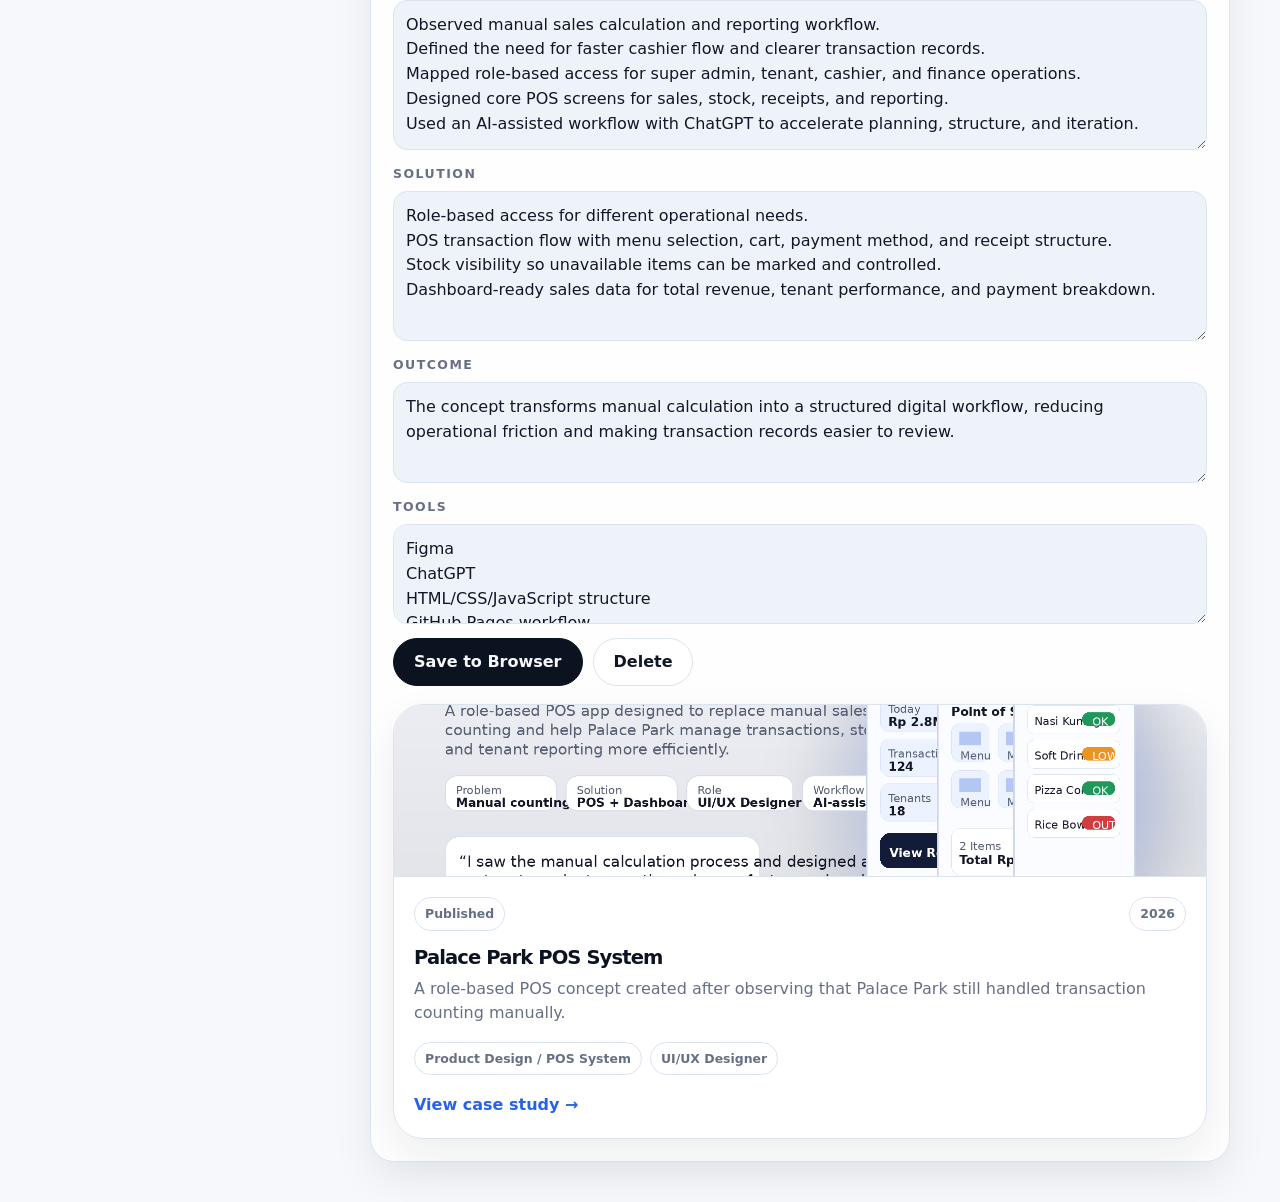
==== commit 86ae22b0: "Update" ====
--- a/admin.html
+++ b/admin.html
@@ -1,10 +1,10 @@
 <!doctype html>
-<html lang="en" data-theme="light">
+<html lang="en" data-theme="system">
 <head>
   <meta charset="utf-8" />
   <meta name="viewport" content="width=device-width, initial-scale=1" />
   <title>Portfolio Manager · Iqoma Gumelar</title>
-  <link rel="stylesheet" href="style.css?v=cms-photo-upload-1" />
+  <link rel="stylesheet" href="style.css?v=system-theme-1" />
   <style>
     body{min-height:100vh;background:var(--bg);color:var(--text)}
     .admin-wrap{width:min(1180px,calc(100% - 32px));margin:40px auto;display:grid;grid-template-columns:300px 1fr;gap:20px;align-items:start}
@@ -39,7 +39,7 @@
 <body>
   <header class="site-header">
     <a class="brand" href="index.html"><span class="brand-mark">IG</span><span class="brand-text">Portfolio Manager</span></a>
-    <button class="header-theme-toggle" id="theme-toggle" type="button">Dark</button>
+    <button class="header-theme-toggle" id="theme-toggle" type="button">System</button>
   </header>
 
   <main class="admin-wrap">
@@ -103,6 +103,6 @@
     </section>
   </main>
 
-  <script src="cms.js?v=cms-photo-upload-1"></script>
+  <script src="cms.js?v=system-theme-1"></script>
 </body>
 </html>
--- a/style.css
+++ b/style.css
@@ -1,5 +1,5 @@
 :root {
-  color-scheme: light;
+  color-scheme: light dark;
   --bg: #f6f8fb;
   --bg-elevated: #ffffff;
   --surface: rgba(255, 255, 255, 0.86);
@@ -48,6 +48,39 @@
   --shadow-soft: 0 18px 50px rgba(0, 0, 0, 0.28);
 }
 
+
+html[data-theme="light"] {
+  color-scheme: light;
+}
+
+html[data-theme="system"] {
+  color-scheme: light dark;
+}
+
+@media (prefers-color-scheme: dark) {
+  html[data-theme="system"] {
+    --bg: #07111f;
+    --bg-elevated: #0e1a2f;
+    --surface: rgba(15, 23, 42, 0.82);
+    --surface-solid: #111c31;
+    --surface-2: #111827;
+    --text: #e5edf8;
+    --heading: #f8fafc;
+    --muted: #a6b1c2;
+    --muted-2: #7f8ca3;
+    --line: #253248;
+    --line-strong: #334155;
+    --blue: #60a5fa;
+    --blue-2: #a78bfa;
+    --success: #4ade80;
+    --warning: #fbbf24;
+    --danger: #f87171;
+    --grid: rgba(96, 165, 250, 0.13);
+    --shadow: 0 30px 90px rgba(0, 0, 0, 0.42);
+    --shadow-soft: 0 18px 50px rgba(0, 0, 0, 0.28);
+  }
+}
+
 * { box-sizing: border-box; }
 html { scroll-behavior: smooth; }
 body {
@@ -140,6 +173,7 @@
 }
 .header-theme-toggle,
 .theme-toggle {
+  min-width: 82px;
   min-height: 42px;
   border: 1px solid var(--line);
   border-radius: 999px;
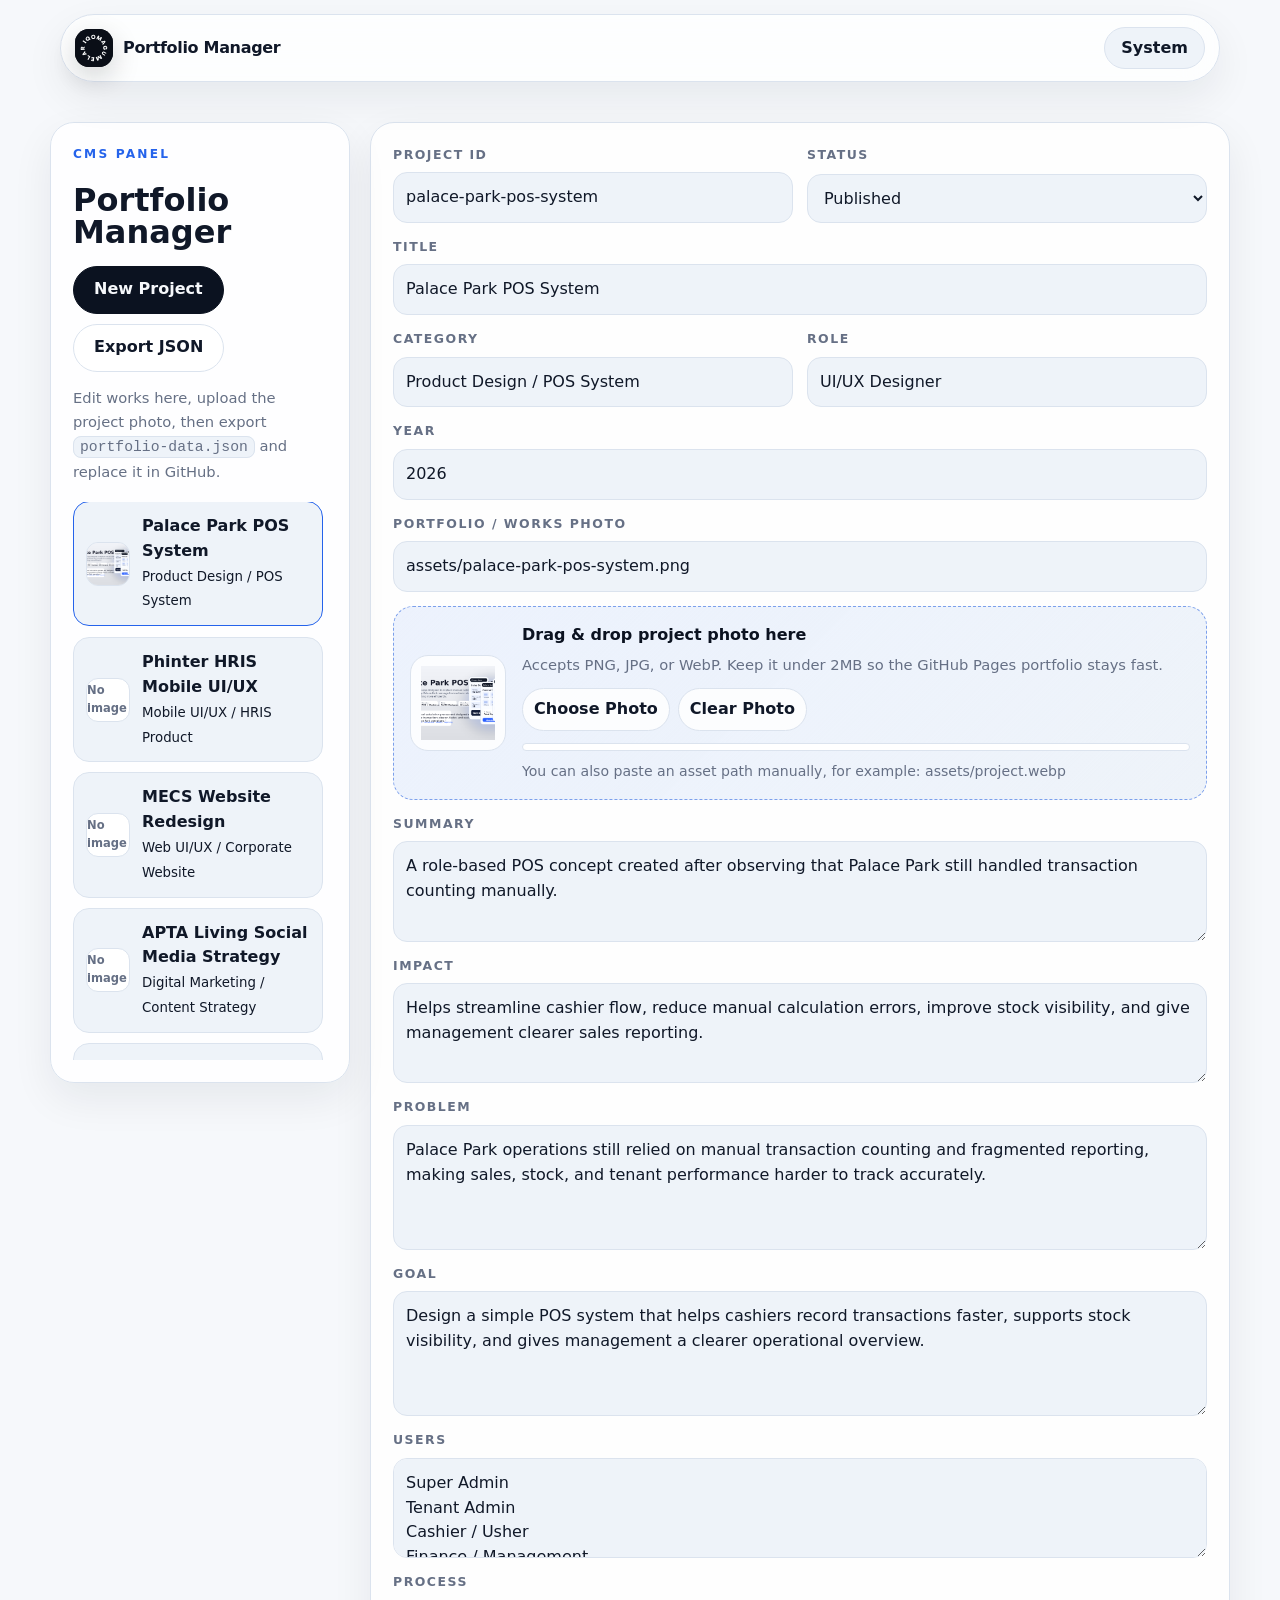
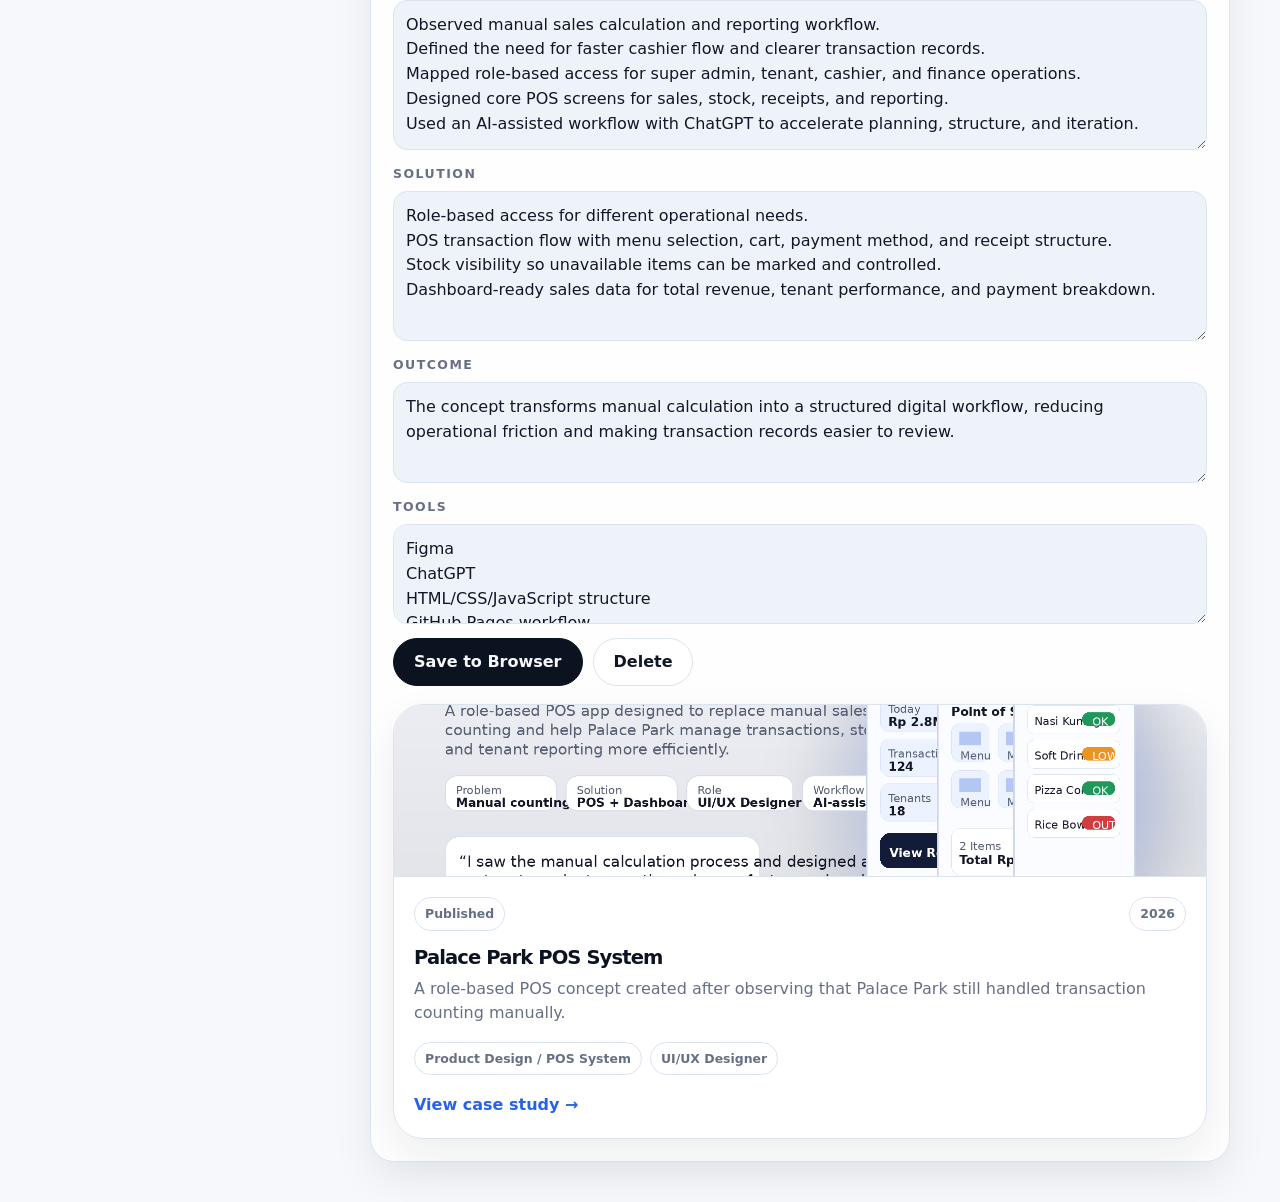
==== commit 1563ba7c: "Web Update" ====
--- a/admin.html
+++ b/admin.html
@@ -4,7 +4,10 @@
   <meta charset="utf-8" />
   <meta name="viewport" content="width=device-width, initial-scale=1" />
   <title>Portfolio Manager · Iqoma Gumelar</title>
-  <link rel="stylesheet" href="style.css?v=system-theme-1" />
+  <link rel="icon" type="image/svg+xml" href="assets/iqoma-logo.svg">
+  <link rel="icon" type="image/png" sizes="32x32" href="assets/favicon-32.png">
+  <link rel="apple-touch-icon" href="assets/apple-touch-icon.png">
+  <link rel="stylesheet" href="style.css?v=stable-portfolio-2" />
   <style>
     body{min-height:100vh;background:var(--bg);color:var(--text)}
     .admin-wrap{width:min(1180px,calc(100% - 32px));margin:40px auto;display:grid;grid-template-columns:300px 1fr;gap:20px;align-items:start}
@@ -38,7 +41,7 @@
 </head>
 <body>
   <header class="site-header">
-    <a class="brand" href="index.html"><span class="brand-mark">IG</span><span class="brand-text">Portfolio Manager</span></a>
+    <a class="brand" href="index.html"><span class="brand-mark"><img class="brand-logo" src="assets/iqoma-logo.svg" alt="" aria-hidden="true"></span><span class="brand-text">Portfolio Manager</span></a>
     <button class="header-theme-toggle" id="theme-toggle" type="button">System</button>
   </header>
 
@@ -103,6 +106,6 @@
     </section>
   </main>
 
-  <script src="cms.js?v=system-theme-1"></script>
+  <script src="cms.js?v=stable-portfolio-2"></script>
 </body>
 </html>
--- a/style.css
+++ b/style.css
@@ -154,6 +154,17 @@
   color: #fff;
   background: linear-gradient(135deg, var(--blue), var(--blue-2));
   box-shadow: 0 10px 28px color-mix(in srgb, var(--blue) 26%, transparent);
+}
+.brand-mark {
+  overflow: hidden;
+  background: #0a0e17;
+  box-shadow: 0 10px 28px rgba(10, 14, 23, 0.18);
+}
+.brand-logo {
+  width: 100%;
+  height: 100%;
+  display: block;
+  object-fit: cover;
 }
 .back-icon svg { width: 20px; height: 20px; }
 .main-nav { display: flex; align-items: center; gap: 4px; }
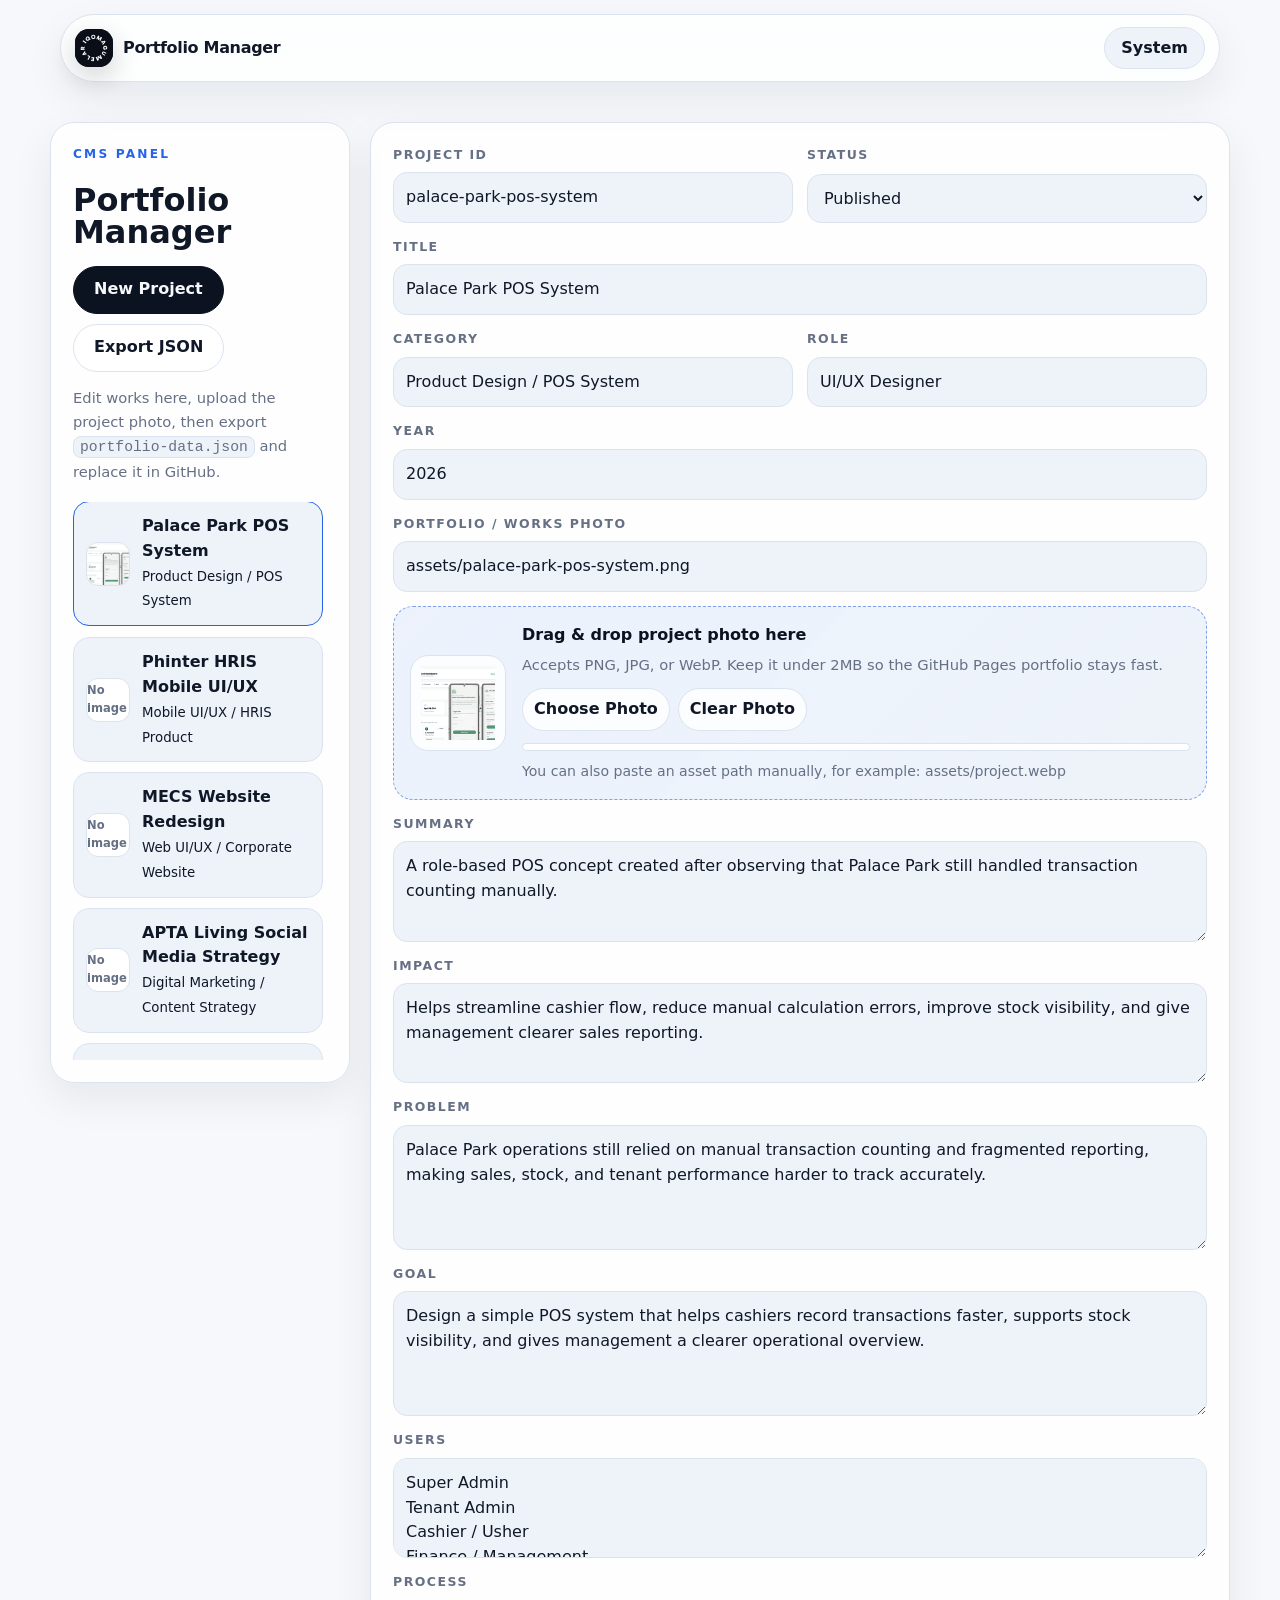
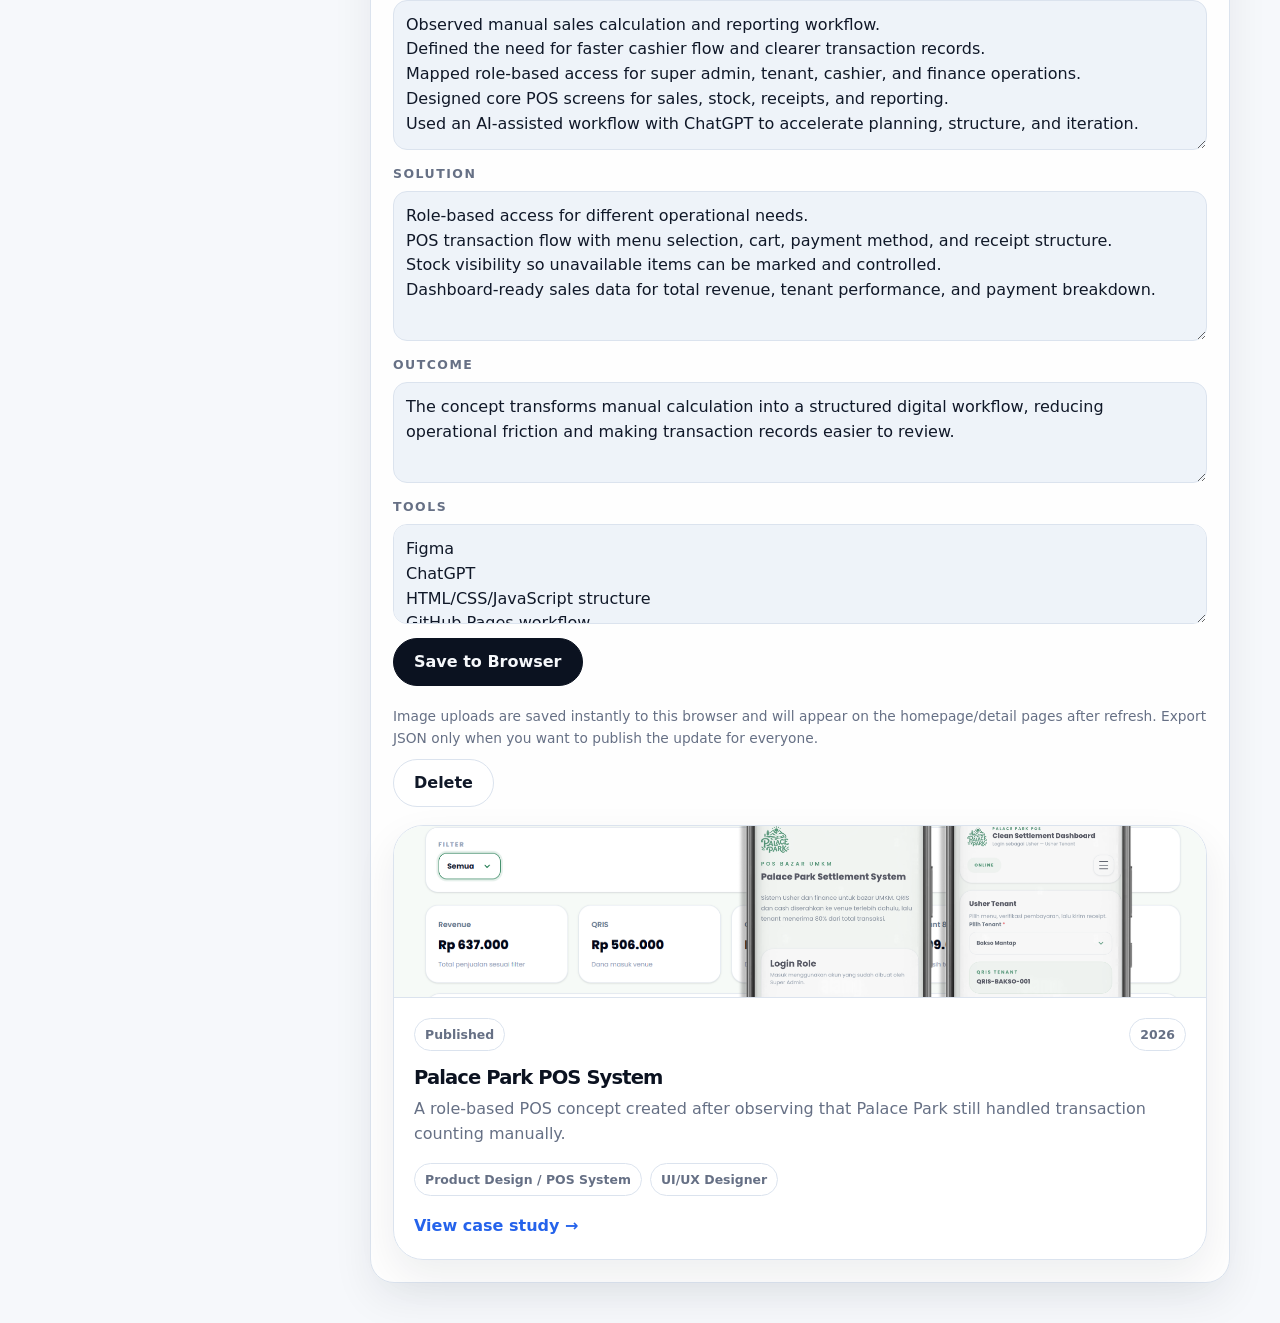
==== commit b9aba246: "New Update" ====
--- a/admin.html
+++ b/admin.html
@@ -99,6 +99,7 @@
 
         <div class="admin-actions">
           <button class="button primary" type="submit">Save to Browser</button>
+        <p class="auto-local-note">Image uploads are saved instantly to this browser and will appear on the homepage/detail pages after refresh. Export JSON only when you want to publish the update for everyone.</p>
           <button class="button ghost" id="delete-project" type="button">Delete</button>
         </div>
       </form>
--- a/style.css
+++ b/style.css
@@ -195,6 +195,33 @@
 }
 .header-theme-toggle:hover,
 .theme-toggle:hover { border-color: var(--blue); }
+
+.header-actions {
+  display: inline-flex;
+  align-items: center;
+  gap: 10px;
+}
+.header-cv-link {
+  min-height: 42px;
+  display: inline-flex;
+  align-items: center;
+  justify-content: center;
+  padding: 0 16px;
+  border-radius: 999px;
+  border: 1px solid var(--line);
+  background: var(--heading);
+  color: var(--bg);
+  font-size: 0.9rem;
+  font-weight: 900;
+  text-decoration: none;
+}
+.header-cv-link:hover,
+.header-cv-link:focus-visible {
+  transform: translateY(-1px);
+  box-shadow: var(--shadow-soft);
+  outline: none;
+}
+
 
 .section-shell {
   width: var(--container);
@@ -573,6 +600,7 @@
   .detail-nav { top: 10px; border-radius: 24px; padding: 10px; }
   .brand-text { display: none; }
   .main-nav { display: none; }
+  .header-cv-link { min-height: 38px; padding-inline: 12px; font-size: 0.82rem; }
   .header-theme-toggle,
   .theme-toggle { min-height: 38px; padding-inline: 13px; }
   .hero { margin-top: -68px; min-height: 610px; padding-top: 132px; padding-bottom: 72px; --spot: 148px; }
@@ -611,3 +639,10 @@
 .footer-links a { white-space: nowrap; }
 .social-links a[href*="wa.me"] { border-color: color-mix(in srgb, var(--success) 42%, var(--line)); color: var(--success); background: color-mix(in srgb, var(--success) 9%, var(--surface)); }
 @media (max-width: 760px) { .footer-links { justify-content: flex-start; } }
+
+.auto-local-note {
+  margin: 10px 0 0;
+  color: var(--muted);
+  font-size: 0.86rem;
+  line-height: 1.55;
+}
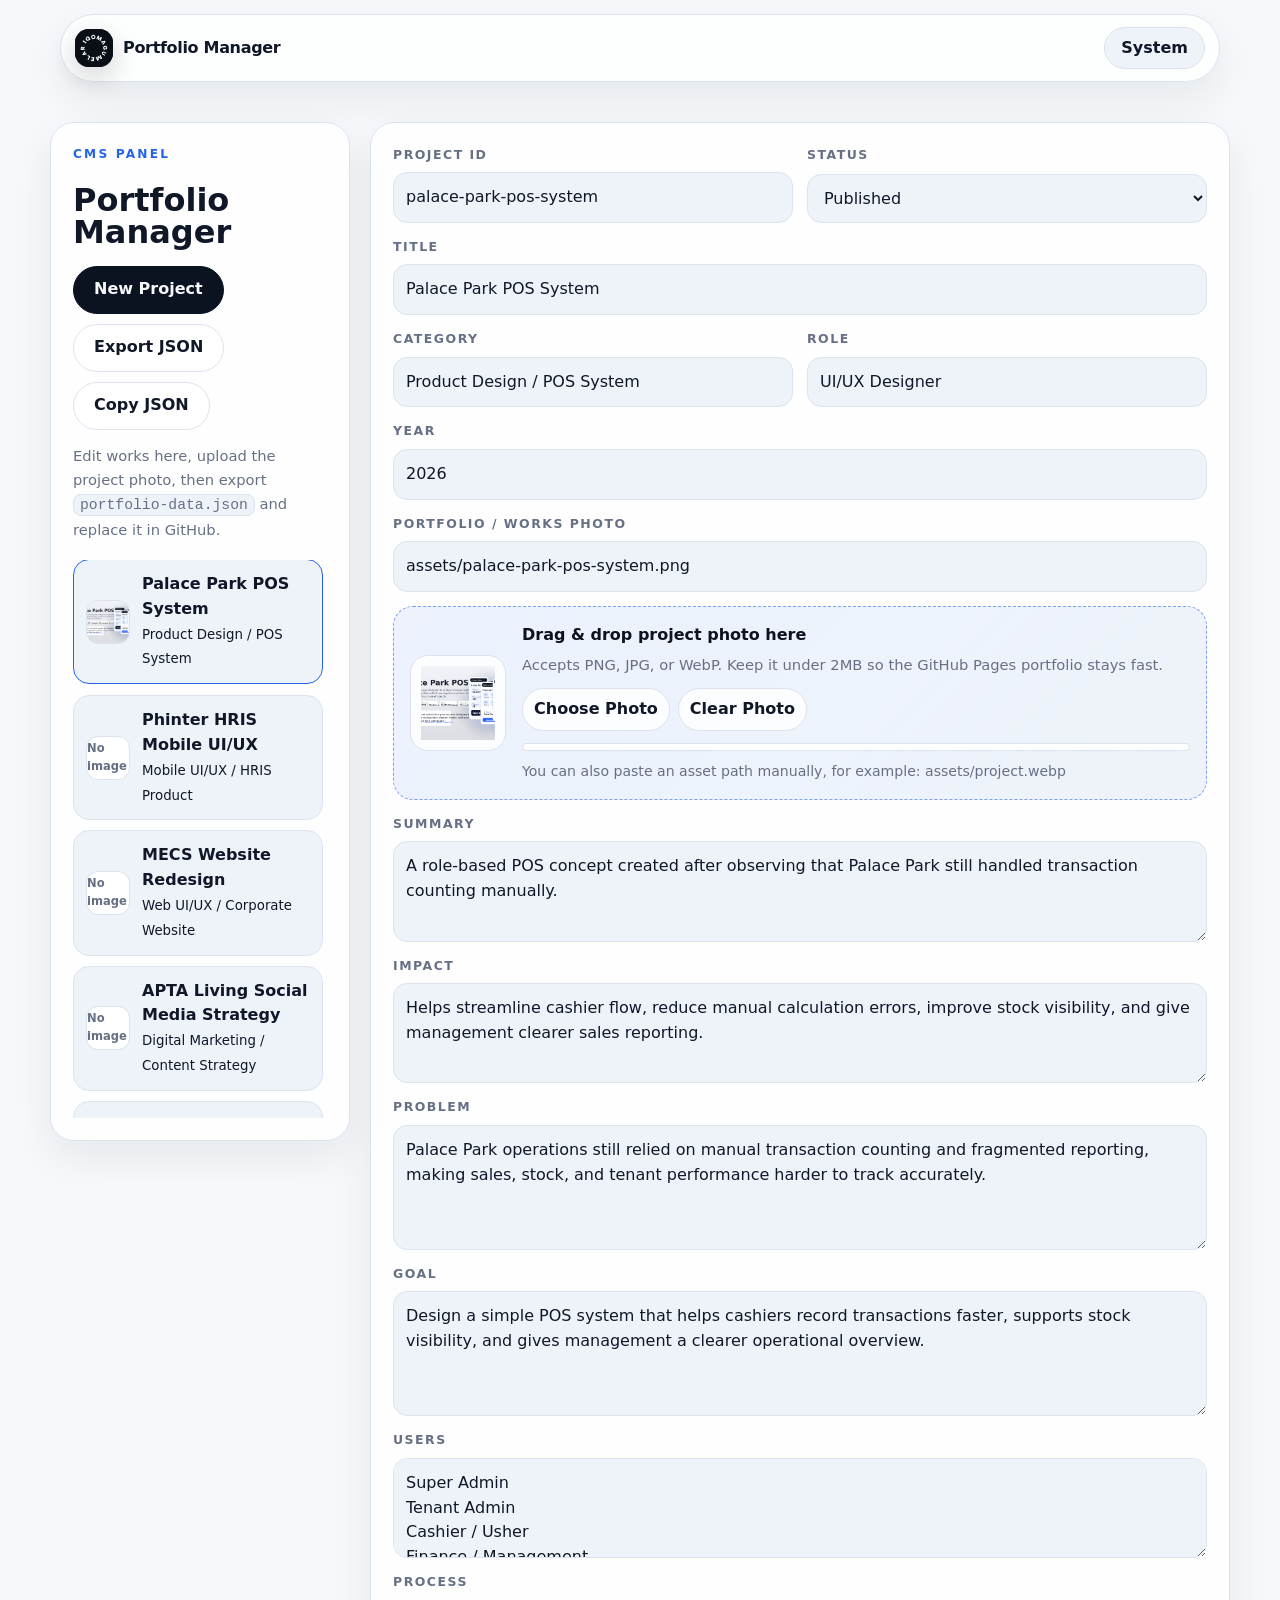
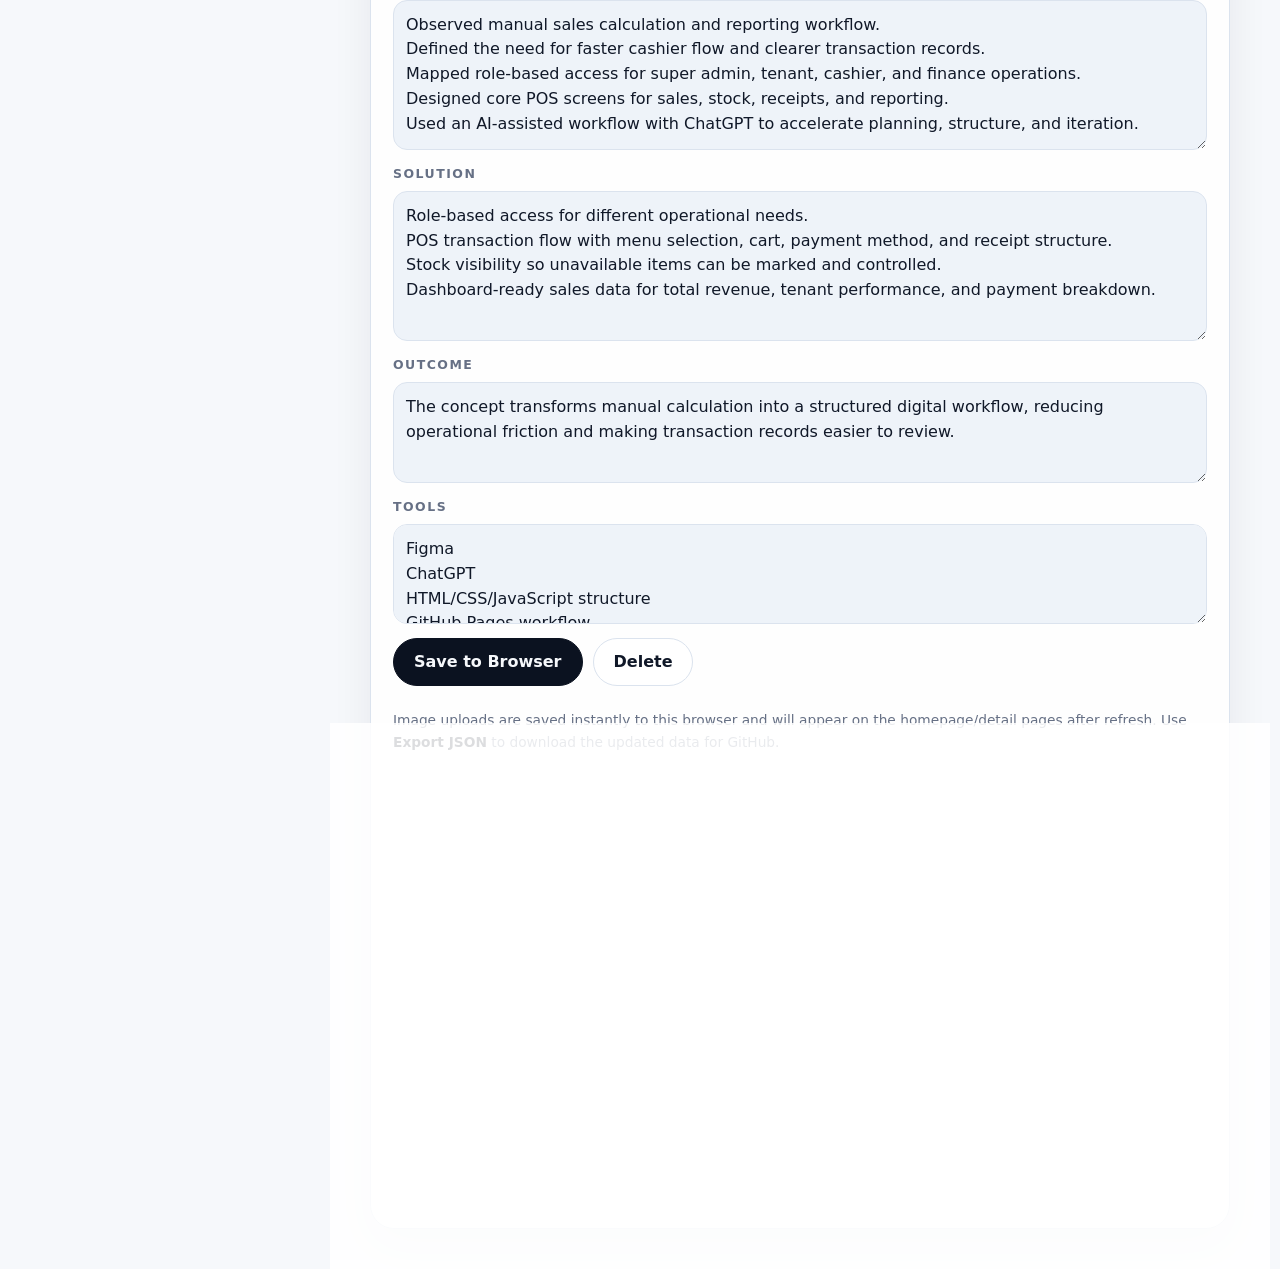
==== commit 8d2b0900: "Update" ====
--- a/admin.html
+++ b/admin.html
@@ -52,6 +52,7 @@
       <div class="admin-actions">
         <button class="button primary" id="new-project" type="button">New Project</button>
         <button class="button ghost" id="export-json" type="button">Export JSON</button>
+        <button class="button ghost" id="copy-json" type="button">Copy JSON</button>
       </div>
       <p class="admin-note">Edit works here, upload the project photo, then export <code>portfolio-data.json</code> and replace it in GitHub.</p>
       <div id="project-list" class="admin-list" aria-label="Portfolio project list"></div>
@@ -99,14 +100,14 @@
 
         <div class="admin-actions">
           <button class="button primary" type="submit">Save to Browser</button>
-        <p class="auto-local-note">Image uploads are saved instantly to this browser and will appear on the homepage/detail pages after refresh. Export JSON only when you want to publish the update for everyone.</p>
           <button class="button ghost" id="delete-project" type="button">Delete</button>
         </div>
+        <p class="auto-local-note">Image uploads are saved instantly to this browser and will appear on the homepage/detail pages after refresh. Use <strong>Export JSON</strong> to download the updated data for GitHub.</p>
       </form>
       <div class="admin-preview" id="admin-preview"></div>
     </section>
   </main>
 
-  <script src="cms.js?v=stable-portfolio-2"></script>
+  <script src="cms.js?v=export-fix-1"></script>
 </body>
 </html>
--- a/style.css
+++ b/style.css
@@ -646,3 +646,7 @@
   font-size: 0.86rem;
   line-height: 1.55;
 }
+
+.auto-local-note strong {
+  color: var(--heading);
+}
